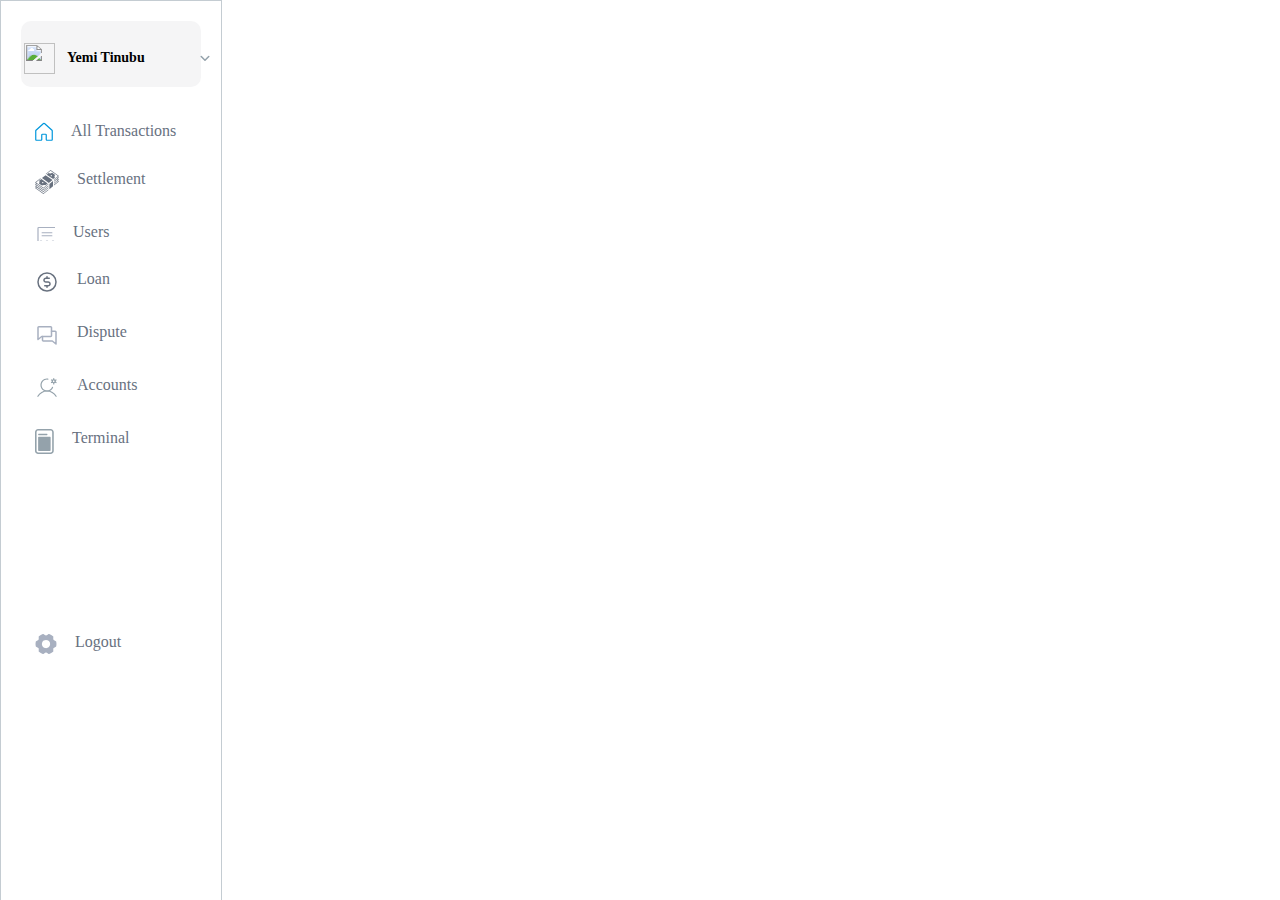
==== index.html @ f193ed9c "updated" ====
<!DOCTYPE html>
<html lang="en">
  <head>
    <meta charset="UTF-8" />
    <meta http-equiv="X-UA-Compatible" content="IE=edge" />
    <meta name="viewport" content="width=device-width, initial-scale=1.0" />
    <link rel="stylesheet" href="./style.css" />
    <link href="https://fonts.cdnfonts.com/css/euclid-circular-b" rel="stylesheet" />

    <title>Relief Admin</title>
  </head>
  <body>
    <div class="dashboard">
      <!-- side bar -->
      <div class="side-bar">
        <div class="side-bar-profile">
          <div class="profile-bar">
            <img style="width: 31px; height: 31px" src="https://img.icons8.com/ios-glyphs/30/94a2ab/xbox-y.png" />

            <h2 style="font-family: 'Euclid Circular B'; font-style: normal; font-weight: 700; font-size: 14px; color: black; padding-left: 12px">
              Yemi Tinubu
            </h2>
            <svg style="padding-left: 55px" width="10" height="6" viewBox="0 0 10 6" fill="none" xmlns="http://www.w3.org/2000/svg">
              <path d="M8.75 1.5L5 5.25L1.25 1.5" stroke="#94A2AB" stroke-width="1.5" stroke-linecap="round" stroke-linejoin="round" />
            </svg>
          </div>
        </div>
        <div class="side-bar-details">
          <a class="side-bar-link" href="./transaction.html">
            <span class="side-bar-icon">
              <svg width="18" height="19" viewBox="0 0 18 19" fill="none" xmlns="http://www.w3.org/2000/svg">
                <path
                  d="M11.2495 17.4994V12.9993C11.2495 12.8004 11.1704 12.6096 11.0298 12.469C10.8891 12.3283 10.6984 12.2493 10.4995 12.2493H7.49945C7.30054 12.2493 7.10977 12.3283 6.96912 12.469C6.82847 12.6096 6.74945 12.8004 6.74945 12.9993V17.4994C6.74945 17.6983 6.67045 17.889 6.52981 18.0297C6.38918 18.1703 6.19844 18.2494 5.99954 18.2494L1.50009 18.25C1.40159 18.25 1.30406 18.2306 1.21305 18.1929C1.12205 18.1552 1.03936 18.1 0.969703 18.0304C0.900049 17.9607 0.844796 17.878 0.807099 17.787C0.769402 17.696 0.75 17.5985 0.75 17.5V8.83183C0.75 8.72734 0.771834 8.624 0.814101 8.52844C0.856369 8.43288 0.918138 8.34721 0.995448 8.27691L8.49493 1.45803C8.63299 1.3325 8.81287 1.26295 8.99946 1.26294C9.18605 1.26293 9.36594 1.33248 9.504 1.45799L17.0045 8.27691C17.0818 8.3472 17.1436 8.43288 17.1859 8.52845C17.2282 8.62401 17.25 8.72736 17.25 8.83186V17.5C17.25 17.5985 17.2306 17.696 17.1929 17.787C17.1552 17.878 17.1 17.9607 17.0303 18.0304C16.9606 18.1 16.878 18.1552 16.7869 18.1929C16.6959 18.2306 16.5984 18.25 16.4999 18.25L11.9994 18.2494C11.8005 18.2494 11.6097 18.1703 11.4691 18.0297C11.3285 17.889 11.2494 17.6983 11.2495 17.4994V17.4994Z"
                  stroke="#0097DC"
                  stroke-width="1.2"
                  stroke-linecap="round"
                  stroke-linejoin="round"
                />
              </svg>
            </span>
            All Transactions
          </a>

          <a class="side-bar-link" href="/settlement.html">
            <span class="side-bar-icon">
              <svg width="24" height="24" viewBox="0 0 24 24" fill="none" xmlns="http://www.w3.org/2000/svg">
                <path
                  d="M15.5939 0L10.6738 3.9381L11.1725 4.27863L15.5498 0.774887L22.9744 6.01921L18.7158 9.42787L18.9232 9.56946V10.0015L22.2588 7.33156L22.9589 7.82611L18.9232 11.0563V11.796L22.1935 9.17833L22.9589 9.71906L18.9232 12.9493V13.689L22.1935 11.0713L22.9589 11.612L18.9232 14.8422V15.5819L23.9847 11.5305L22.7284 10.6432L23.9846 9.63767L22.7284 8.75028L23.9846 7.74471L22.7936 6.90345L24 5.93775L15.5938 0H15.5939ZM17.1658 2.82294C16.1013 3.48898 14.6835 3.60167 13.6852 3.09949L11.7336 4.66157L18.1547 9.04488L20.0057 7.56337C19.2765 6.84559 19.3373 5.77459 20.1545 4.93414L17.1658 2.82294H17.1658ZM10.5582 5.15397L6.98147 8.06234L13.8431 12.988L13.9104 12.9344C14.0369 12.8328 14.2155 12.6889 14.4286 12.5171C14.8547 12.1737 15.4185 11.7183 15.9807 11.264C16.7904 10.6097 17.2076 10.2722 17.5956 9.95832L10.5582 5.15397ZM16.4006 5.22779C16.4007 5.22779 16.4007 5.22779 16.4008 5.22779C16.5626 5.22903 16.711 5.27228 16.8218 5.35052C16.8862 5.39605 16.9362 5.45221 16.9689 5.5158C17.0016 5.57939 17.0163 5.64916 17.0123 5.72113C17.0082 5.79309 16.9854 5.86584 16.9451 5.93522C16.9049 6.00459 16.848 6.06924 16.7777 6.12547C16.7075 6.18169 16.6252 6.2284 16.5357 6.26292C16.4461 6.29744 16.351 6.3191 16.2557 6.32665C16.1605 6.33421 16.067 6.32752 15.9805 6.30697C15.8941 6.28641 15.8164 6.2524 15.7519 6.20686C15.6218 6.11491 15.5533 5.98161 15.5615 5.83631C15.5698 5.691 15.6541 5.54558 15.796 5.43204C15.8765 5.36754 15.9727 5.31567 16.0774 5.28031C16.1821 5.24494 16.2926 5.22699 16.4006 5.22779V5.22779ZM5.34876 8.20058L0.0154325 12.4694L1.20637 13.3106L0 14.2763L1.25626 15.1637L0 16.1693L1.25626 17.0566L0 18.0622L8.40617 24L13.4814 19.9375V19.198L8.45024 23.225L1.02573 17.9807L1.74701 17.4033L8.40617 22.107L13.4814 18.0446V17.3051L8.45024 21.3322L1.02573 16.0878L1.74701 15.5104L8.40617 20.2141L13.4814 16.1517V15.4122L8.45024 19.4393L1.02573 14.1949L1.69717 13.6573L8.4217 18.4072L13.4814 14.3572V14.0385L13.2041 13.8395L8.46557 17.6322L1.04127 12.3879L5.83597 8.55014L5.34871 8.20039L5.34876 8.20058ZM6.384 8.94386L4.00993 10.844C4.73905 11.5617 4.67833 12.6327 3.86107 13.4732L6.84981 15.5844C7.91425 14.9183 9.33202 14.8057 10.3303 15.3078L12.6561 13.4462L6.3839 8.9438L6.384 8.94386ZM18.0124 10.9749C17.6054 11.3041 17.2464 11.5947 16.4761 12.2172C15.9586 12.6355 15.441 13.0534 14.9232 13.4711C14.7098 13.643 14.5308 13.7872 14.4031 13.8895C14.3986 13.8933 14.3967 13.8946 14.3923 13.8982V19.3197L18.0124 16.2855V10.9749H18.0124ZM7.84261 12.0779C8.00444 12.0791 8.15281 12.1224 8.26358 12.2007C8.39376 12.2927 8.46226 12.426 8.454 12.5713C8.44575 12.7166 8.36142 12.862 8.21956 12.9755C8.07771 13.0891 7.88997 13.1614 7.69763 13.1767C7.5053 13.1919 7.32412 13.1489 7.19393 13.0569C7.06375 12.965 6.99526 12.8317 7.00351 12.6864C7.01177 12.5411 7.0961 12.3956 7.23795 12.2821C7.31851 12.2176 7.41474 12.1658 7.51944 12.1304C7.62414 12.0951 7.73461 12.0771 7.84261 12.0779V12.0779Z"
                  fill="#68717F"
                />
              </svg>
            </span>
            Settlement
          </a>
          <a class="side-bar-link" href="/users.html">
            <span class="side-bar-icon">
              <svg width="20" height="18" viewBox="0 0 20 18" fill="none" xmlns="http://www.w3.org/2000/svg">
                <svg width="24" height="24" viewBox="0 0 24 24" fill="none" xmlns="http://www.w3.org/2000/svg">
                  <path d="M7.125 9.75H16.875" stroke="#A8B0C0" stroke-width="1.2" stroke-linecap="round" stroke-linejoin="round"/>
                  <path d="M7.125 12.75H16.875" stroke="#A8B0C0" stroke-width="1.2" stroke-linecap="round" stroke-linejoin="round"/>
                  <path d="M3 19.5V5.25C3 5.05109 3.07902 4.86032 3.21967 4.71967C3.36032 4.57902 3.55109 4.5 3.75 4.5H20.25C20.4489 4.5 20.6397 4.57902 20.7803 4.71967C20.921 4.86032 21 5.05109 21 5.25V19.5L18 18L15 19.5L12 18L9 19.5L6 18L3 19.5Z" stroke="#A8B0C0" stroke-width="1.2" stroke-linecap="round" stroke-linejoin="round"/>
                  </svg> </span>
            Users
          </a>
          <a class="side-bar-link" href="/">
            <span class="side-bar-icon">
              <svg width="24" height="24" viewBox="0 0 24 24" fill="none" xmlns="http://www.w3.org/2000/svg">
                <path d="M12 6.75V8.25" stroke="#68717F" stroke-width="1.5" stroke-linecap="round" stroke-linejoin="round"/>
                <path d="M12 15.75V17.25" stroke="#68717F" stroke-width="1.5" stroke-linecap="round" stroke-linejoin="round"/>
                <path d="M12 21C16.9706 21 21 16.9706 21 12C21 7.02944 16.9706 3 12 3C7.02944 3 3 7.02944 3 12C3 16.9706 7.02944 21 12 21Z" stroke="#68717F" stroke-width="1.5" stroke-linecap="round" stroke-linejoin="round"/>
                <path d="M9.75 15.75H13.125C13.6223 15.75 14.0992 15.5525 14.4508 15.2008C14.8025 14.8492 15 14.3723 15 13.875C15 13.3777 14.8025 12.9008 14.4508 12.5492C14.0992 12.1975 13.6223 12 13.125 12H10.875C10.3777 12 9.90081 11.8025 9.54917 11.4508C9.19754 11.0992 9 10.6223 9 10.125C9 9.62772 9.19754 9.15081 9.54917 8.79917C9.90081 8.44754 10.3777 8.25 10.875 8.25H14.25" stroke="#68717F" stroke-width="1.5" stroke-linecap="round" stroke-linejoin="round"/>
                </svg>
                </span>
            Loan
          </a>
          <a class="side-bar-link" href="/dispute.html">
            <span class="side-bar-icon">
              <svg width="24" height="24" viewBox="0 0 24 24" fill="none" xmlns="http://www.w3.org/2000/svg">
                <path d="M6.71096 13.5L3.00006 16.5V4.5C3.00006 4.30109 3.07908 4.11032 3.21973 3.96967C3.36038 3.82902 3.55115 3.75 3.75006 3.75H15.7501C15.949 3.75 16.1397 3.82902 16.2804 3.96967C16.421 4.11032 16.5001 4.30109 16.5001 4.5V12.75C16.5001 12.9489 16.421 13.1397 16.2804 13.2803C16.1397 13.421 15.949 13.5 15.7501 13.5H6.71096Z" stroke="#A8B0C0" stroke-width="1.5" stroke-linecap="round" stroke-linejoin="round"/>
                <path d="M7.50006 13.5V17.25C7.50006 17.4489 7.57908 17.6397 7.71973 17.7803C7.86038 17.921 8.05115 18 8.25006 18H17.2892L21.0001 21V9C21.0001 8.80109 20.921 8.61032 20.7804 8.46967C20.6397 8.32902 20.449 8.25 20.2501 8.25H16.5001" stroke="#A8B0C0" stroke-width="1.5" stroke-linecap="round" stroke-linejoin="round"/>
                </svg>
                
            </span>
            Dispute
          </a>
          <a class="side-bar-link" href="/">
            <span class="side-bar-icon">
              <svg width="24" height="24" viewBox="0 0 24 24" fill="none" xmlns="http://www.w3.org/2000/svg">
                <path
                  d="M18.75 6.75C19.5784 6.75 20.25 6.07843 20.25 5.25C20.25 4.42157 19.5784 3.75 18.75 3.75C17.9216 3.75 17.25 4.42157 17.25 5.25C17.25 6.07843 17.9216 6.75 18.75 6.75Z"
                  stroke="#94A2AB"
                  stroke-width="1.2"
                  stroke-linecap="round"
                  stroke-linejoin="round"
                />
                <path d="M18.75 3.75V2.625" stroke="#94A2AB" stroke-width="1.2" stroke-linecap="round" stroke-linejoin="round" />
                <path d="M17.451 4.5L16.4767 3.9375" stroke="#94A2AB" stroke-width="1.2" stroke-linecap="round" stroke-linejoin="round" />
                <path d="M17.451 6L16.4767 6.5625" stroke="#94A2AB" stroke-width="1.2" stroke-linecap="round" stroke-linejoin="round" />
                <path d="M18.75 6.75V7.875" stroke="#94A2AB" stroke-width="1.2" stroke-linecap="round" stroke-linejoin="round" />
                <path d="M20.049 6L21.0233 6.5625" stroke="#94A2AB" stroke-width="1.2" stroke-linecap="round" stroke-linejoin="round" />
                <path d="M20.049 4.5L21.0233 3.9375" stroke="#94A2AB" stroke-width="1.2" stroke-linecap="round" stroke-linejoin="round" />
                <path
                  d="M2.90521 20.2491C3.8273 18.6531 5.15316 17.3278 6.7496 16.4064C8.34605 15.485 10.1568 15 12.0001 15C13.8434 15 15.6541 15.4851 17.2506 16.4065C18.847 17.3279 20.1728 18.6533 21.0949 20.2493"
                  stroke="#94A2AB"
                  stroke-width="1.2"
                  stroke-linecap="round"
                  stroke-linejoin="round"
                />
                <path
                  d="M17.4963 11.4103C17.0474 12.4318 16.3224 13.3078 15.4029 13.9399C14.4834 14.572 13.4059 14.935 12.2913 14.9882C11.1768 15.0414 10.0696 14.7826 9.09406 14.2409C8.11857 13.6993 7.31351 12.8962 6.7694 11.9221C6.2253 10.948 5.96374 9.84137 6.01411 8.72672C6.06449 7.61207 6.42481 6.53357 7.05457 5.61249C7.68432 4.69141 8.55854 3.96426 9.57892 3.51282C10.5993 3.06137 11.7254 2.90353 12.8306 3.05703"
                  stroke="#94A2AB"
                  stroke-width="1.2"
                  stroke-linecap="round"
                  stroke-linejoin="round"
                />
              </svg>
            </span>
            Accounts
          </a>
          <a class="side-bar-link" href="/terminal.html">
            <span class="side-bar-icon">
              <svg width="19" height="25" viewBox="0 0 19 25" fill="none" xmlns="http://www.w3.org/2000/svg">
                <path
                  d="M3.125 5.46875C3.125 5.26155 3.20731 5.06284 3.35382 4.91632C3.50034 4.76981 3.69905 4.6875 3.90625 4.6875H11.7188C11.926 4.6875 12.1247 4.76981 12.2712 4.91632C12.4177 5.06284 12.5 5.26155 12.5 5.46875C12.5 5.67595 12.4177 5.87466 12.2712 6.02118C12.1247 6.16769 11.926 6.25 11.7188 6.25H3.90625C3.69905 6.25 3.50034 6.16769 3.35382 6.02118C3.20731 5.87466 3.125 5.67595 3.125 5.46875ZM3.125 8.59375C3.125 8.38655 3.20731 8.18784 3.35382 8.04132C3.50034 7.89481 3.69905 7.8125 3.90625 7.8125H14.8438C15.051 7.8125 15.2497 7.89481 15.3962 8.04132C15.5427 8.18784 15.625 8.38655 15.625 8.59375V21.0938C15.625 21.301 15.5427 21.4997 15.3962 21.6462C15.2497 21.7927 15.051 21.875 14.8438 21.875H3.90625C3.69905 21.875 3.50034 21.7927 3.35382 21.6462C3.20731 21.4997 3.125 21.301 3.125 21.0938V8.59375Z"
                  fill="#94A2AB"
                />
                <path
                  d="M0 3.125C0 2.2962 0.32924 1.50134 0.915291 0.915291C1.50134 0.32924 2.2962 0 3.125 0L15.625 0C16.4538 0 17.2487 0.32924 17.8347 0.915291C18.4208 1.50134 18.75 2.2962 18.75 3.125V21.875C18.75 22.7038 18.4208 23.4987 17.8347 24.0847C17.2487 24.6708 16.4538 25 15.625 25H3.125C2.2962 25 1.50134 24.6708 0.915291 24.0847C0.32924 23.4987 0 22.7038 0 21.875V3.125ZM15.625 1.5625H3.125C2.7106 1.5625 2.31317 1.72712 2.02015 2.02015C1.72712 2.31317 1.5625 2.7106 1.5625 3.125V21.875C1.5625 22.2894 1.72712 22.6868 2.02015 22.9799C2.31317 23.2729 2.7106 23.4375 3.125 23.4375H15.625C16.0394 23.4375 16.4368 23.2729 16.7299 22.9799C17.0229 22.6868 17.1875 22.2894 17.1875 21.875V3.125C17.1875 2.7106 17.0229 2.31317 16.7299 2.02015C16.4368 1.72712 16.0394 1.5625 15.625 1.5625Z"
                  fill="#94A2AB"
                />
              </svg>
            </span>
            Terminal
          </a>
          <div class="side-bar-logout">
            <a class="side-bar-link" href="/">
              <span class="side-bar-icon">
                <svg width="22" height="22" viewBox="0 0 22 22" fill="none" xmlns="http://www.w3.org/2000/svg">
                  <path
                    d="M21.262 8.77497C21.2394 8.67072 21.1947 8.57251 21.1311 8.48688C21.0675 8.40124 20.9863 8.33017 20.8931 8.27839L18.6641 7.04101C18.5407 6.80187 18.4059 6.56791 18.261 6.34155L18.3039 3.79038C18.3057 3.68368 18.2847 3.57782 18.2423 3.47988C18.1999 3.38194 18.1371 3.29417 18.0581 3.22244C16.9484 2.21309 15.6338 1.45528 14.2041 1.00082C14.1025 0.968307 13.9952 0.95784 13.8892 0.970114C13.7832 0.982389 13.6811 1.01712 13.5896 1.072L11.4035 2.38372C11.1346 2.3709 10.8645 2.37068 10.5962 2.38308L8.4083 1.07026C8.31678 1.01536 8.2146 0.980619 8.10858 0.968352C8.00257 0.956085 7.89516 0.966576 7.79352 0.999124C6.36454 1.45559 5.05095 2.21518 3.94254 3.22601C3.86357 3.29774 3.80082 3.3855 3.75847 3.48341C3.71612 3.58133 3.69515 3.68715 3.69695 3.79382L3.73984 6.34287C3.59445 6.56924 3.45918 6.80306 3.33563 7.0417L1.10477 8.28013C1.01146 8.33193 0.930289 8.40304 0.866663 8.48871C0.803037 8.57439 0.758426 8.67265 0.73581 8.77695C0.416556 10.2427 0.417587 11.7601 0.738832 13.2254C0.761483 13.3297 0.80611 13.4279 0.869734 13.5135C0.933358 13.5992 1.01452 13.6703 1.10779 13.722L3.33678 14.9594C3.46015 15.1985 3.59496 15.4325 3.73988 15.6589L3.69695 18.21C3.69515 18.3167 3.71615 18.4226 3.75853 18.5205C3.80091 18.6185 3.86371 18.7062 3.94272 18.778C5.05248 19.7873 6.3671 20.5451 7.79672 20.9996C7.89832 21.0321 8.00568 21.0426 8.11165 21.0303C8.21762 21.018 8.31974 20.9833 8.41122 20.9284L10.5973 19.6167C10.8662 19.6295 11.1363 19.6297 11.4046 19.6173L13.5926 20.9302C13.6841 20.9851 13.7863 21.0198 13.8923 21.0321C13.9983 21.0443 14.1057 21.0338 14.2073 21.0013C15.6363 20.5448 16.9499 19.7852 18.0583 18.7744C18.1373 18.7027 18.2 18.6149 18.2424 18.517C18.2847 18.4191 18.3057 18.3133 18.3039 18.2066L18.261 15.6575C18.4064 15.4312 18.5417 15.1974 18.6652 14.9587L20.8961 13.7203C20.9894 13.6685 21.0706 13.5974 21.1342 13.5117C21.1978 13.426 21.2424 13.3278 21.265 13.2235C21.5843 11.7577 21.5833 10.2403 21.262 8.77497ZM15.1254 11.0002C15.1254 11.8161 14.8835 12.6136 14.4302 13.2919C13.977 13.9703 13.3327 14.499 12.579 14.8112C11.8253 15.1234 10.9959 15.2051 10.1957 15.046C9.39551 14.8868 8.66051 14.4939 8.08361 13.917C7.50672 13.3401 7.11385 12.6051 6.95469 11.805C6.79553 11.0048 6.87722 10.1754 7.18943 9.42164C7.50164 8.6679 8.03035 8.02366 8.7087 7.5704C9.38705 7.11714 10.1846 6.87521 11.0004 6.87521C12.0941 6.87645 13.1426 7.31144 13.9159 8.08476C14.6892 8.85808 15.1242 9.90657 15.1254 11.0002Z"
                    fill="#A8B0C0"
                  />
                </svg>
              </span>
              Logout
            </a>
          </div>
        </div>
      </div>
      <div class="main-dashboard-content"></div>
      <div class="main-dashboard-container">
        <h2 class="main-dashboard-details">Recent Transactions</h2>
        <div class="main-dashboard-icon-text">
          <div class="main-dashboard-icon">
            <svg width="88" height="56" viewBox="0 0 88 56" fill="none" xmlns="http://www.w3.org/2000/svg">
              <path
                d="M59.3359 22.3479C62.0717 22.8039 64.754 23.5376 67.3409 24.5378C71.6486 26.0291 75.6958 28.1867 79.3349 30.9319C82.9016 33.5515 85.5311 37.2488 86.8349 41.4778C87.2047 42.6571 87.3203 43.9016 87.1739 45.1289C87.0337 45.7915 86.7555 46.4173 86.3575 46.9653C85.9595 47.5134 85.4506 47.9714 84.8639 48.3098C82.5723 49.8137 80.0144 50.866 77.3279 51.4099C73.1257 52.4913 68.8463 53.2471 64.5279 53.6709C60.0489 54.1609 55.5659 54.4049 51.0689 54.6289C47.3969 54.8122 43.7303 54.8545 40.0689 54.7559C35.2289 54.6289 30.3869 54.456 25.5599 53.906C20.6655 53.4677 15.8089 52.6777 11.0279 51.542C8.52846 51.0359 6.12956 50.1209 3.92789 48.834C0.0588918 46.278 0.449934 45.1579 1.17093 41.8699C2.11703 37.9025 4.37977 34.3729 7.58994 31.8569C11.6459 28.5151 16.2887 25.9578 21.2809 24.3159C23.2429 23.6399 25.2699 23.1499 27.2669 22.5759C27.7269 23.0579 27.5829 23.6668 27.5849 24.2278C27.5969 29.2448 27.6199 34.2638 27.5709 39.2798C27.5252 39.8176 27.6181 40.3581 27.8406 40.8499C28.0631 41.3416 28.4078 41.7682 28.8419 42.0889C29.6809 42.7119 30.3879 43.4888 31.2169 44.1228C31.4628 44.3444 31.7792 44.4717 32.11 44.4822C32.4408 44.4926 32.7646 44.3856 33.0239 44.1799C34.1549 43.4399 35.3239 42.7569 36.4599 42.0239C36.8094 41.7501 37.2362 41.5931 37.6798 41.5752C38.1234 41.5572 38.5614 41.6792 38.9319 41.9238C40.1949 42.6708 41.5179 43.318 42.7699 44.084C43.0973 44.3258 43.4967 44.4499 43.9035 44.4363C44.3102 44.4227 44.7005 44.272 45.0109 44.0088C46.1009 43.2088 47.2749 42.53 48.4109 41.804C48.6748 41.6101 48.9925 41.5031 49.3199 41.498C49.6473 41.493 49.9682 41.5902 50.2379 41.7759C51.5379 42.5329 52.8029 43.3559 54.1039 44.1189C54.2452 44.2355 54.4094 44.3211 54.5858 44.3701C54.7623 44.4191 54.9472 44.4304 55.1284 44.4033C55.3096 44.3763 55.483 44.3116 55.6374 44.2131C55.7919 44.1147 55.9239 43.9846 56.0249 43.8318C56.1249 43.7138 55.9969 43.8588 56.1049 43.7488C59.5189 40.2618 58.9519 41.617 58.9869 36.959C59.0179 32.637 58.9869 28.314 59.0009 23.991C59.0199 23.438 58.8759 22.8289 59.3359 22.3479Z"
                fill="white"
                stroke="#12366C"
                stroke-opacity="0.05"
                stroke-width="0.5"
              />
              <path
                d="M59.337 22.344C59.337 28.093 59.314 33.8442 59.35 39.5891C59.3767 40.0482 59.2978 40.5071 59.1194 40.9309C58.9411 41.3548 58.6679 41.7322 58.321 42.034C57.463 42.811 56.639 43.6341 55.863 44.4891C55.7847 44.6073 55.6815 44.707 55.5605 44.781C55.4396 44.8551 55.3039 44.9016 55.163 44.9175C55.022 44.9334 54.8793 44.9183 54.7449 44.8731C54.6105 44.8279 54.4877 44.7539 54.385 44.656C52.923 43.728 51.396 42.9031 49.94 41.9671C49.772 41.82 49.5554 41.7405 49.3321 41.7442C49.1089 41.7479 48.895 41.8345 48.732 41.9871C47.465 42.8611 46.116 43.6191 44.876 44.5281C44.6159 44.7469 44.2893 44.8708 43.9496 44.8797C43.6098 44.8886 43.2771 44.7818 43.006 44.5769C41.506 43.7159 39.949 42.9371 38.468 42.0371C38.2546 41.8826 37.9967 41.8016 37.7333 41.8067C37.4699 41.8117 37.2153 41.9024 37.008 42.065C35.673 42.906 34.308 43.709 33.008 44.594C32.7863 44.8069 32.4917 44.9273 32.1844 44.9305C31.877 44.9336 31.58 44.8194 31.354 44.6111C30.093 43.6001 28.862 42.5589 27.7 41.4319C27.5238 41.2284 27.3951 40.9883 27.3234 40.7288C27.2516 40.4693 27.2384 40.1971 27.285 39.9319C27.285 34.1446 27.285 28.3577 27.285 22.5711C27.285 19.8711 27.243 17.171 27.3 14.471C27.3291 12.3993 27.8884 10.3696 28.9246 8.57548C29.9607 6.78133 31.4392 5.28254 33.219 4.22196C36.4682 2.0082 40.3769 0.97218 44.296 1.28593C50.333 1.76993 55.417 4.02094 58.272 9.79594C58.9814 11.2106 59.3476 12.7725 59.341 14.355C59.323 17.025 59.334 19.687 59.337 22.344Z"
                fill="white"
                stroke="#12366C"
                stroke-opacity="0.08"
                stroke-width="0.5"
              />
              <path
                d="M47.4639 30.0119C47.5238 31.2418 47.4756 32.4744 47.3199 33.6958C47.1197 34.769 46.5199 35.7265 45.6415 36.3747C44.7631 37.023 43.6714 37.314 42.5869 37.1889C41.5432 37.0774 40.5745 36.5943 39.8571 35.8281C39.1398 35.0619 38.7216 34.0636 38.6789 33.0149C38.6259 32.0149 38.6619 31.0149 38.6569 30.0149C38.8133 29.8712 38.9993 29.7635 39.2017 29.6992C39.4042 29.6349 39.6182 29.6156 39.8289 29.6428C41.9829 29.6161 44.1372 29.6161 46.2919 29.6428C46.5023 29.6154 46.7162 29.6342 46.9186 29.698C47.1211 29.7617 47.3071 29.8689 47.4639 30.0119Z"
                fill="#F96259"
                stroke="#707070"
                stroke-width="0.5"
              />
              <path
                d="M47.4659 30.0121H38.6589C38.0429 29.9951 37.4279 29.9901 36.8129 29.9601C36.6476 29.9683 36.4825 29.9412 36.3286 29.8805C36.1746 29.8198 36.0355 29.7271 35.9203 29.6083C35.8051 29.4895 35.7165 29.3475 35.6606 29.1918C35.6047 29.036 35.5826 28.8701 35.5959 28.7052C35.5699 27.8882 35.9469 27.34 36.8029 27.336C40.9649 27.316 45.1266 27.316 49.2879 27.336C49.464 27.322 49.6409 27.3487 49.8051 27.4137C49.9693 27.4787 50.1164 27.5805 50.2351 27.7113C50.3538 27.8421 50.4409 27.9981 50.4897 28.1678C50.5386 28.3375 50.5479 28.5162 50.5169 28.69C50.5294 28.8648 50.5034 29.0401 50.4409 29.2037C50.3784 29.3673 50.2808 29.5154 50.155 29.6373C50.0292 29.7592 49.8783 29.852 49.7127 29.9093C49.5472 29.9666 49.3712 29.9871 49.1969 29.9691C48.6179 29.9771 48.0409 29.9961 47.4659 30.0121Z"
                fill="black"
                fill-opacity="0.76"
                stroke="#707070"
                stroke-width="0.5"
              />
              <path
                d="M38.6509 17.4229C38.6542 17.8288 38.5773 18.2315 38.4247 18.6077C38.2721 18.9838 38.0467 19.3259 37.7615 19.6147C37.4763 19.9036 37.1368 20.1334 36.7626 20.2908C36.3884 20.4481 35.9869 20.5302 35.5809 20.532C35.1651 20.5351 34.7528 20.4551 34.3683 20.2966C33.9838 20.1382 33.6348 19.9044 33.3419 19.6091C33.049 19.3139 32.8181 18.9631 32.6627 18.5774C32.5072 18.1917 32.4305 17.7786 32.4369 17.3628C32.4667 16.544 32.8095 15.7679 33.3947 15.1943C33.9798 14.6208 34.7627 14.2933 35.5819 14.2798C36.4012 14.3034 37.1793 14.6445 37.7519 15.231C38.3245 15.8174 38.6468 16.6032 38.6509 17.4229Z"
                fill="black"
                fill-opacity="0.76"
                stroke="#707070"
                stroke-width="0.5"
              />
              <path
                d="M53.11 17.4729C53.1127 17.8788 53.0341 18.2813 52.8788 18.6563C52.7234 19.0313 52.4945 19.3712 52.2056 19.6563C51.9166 19.9413 51.5734 20.1657 51.1963 20.3159C50.8192 20.4662 50.4158 20.5391 50.01 20.5308C49.6038 20.5338 49.2011 20.4555 48.8258 20.3003C48.4504 20.1451 48.11 19.9162 47.8246 19.6272C47.5391 19.3382 47.3145 18.9952 47.1639 18.6179C47.0134 18.2407 46.94 17.837 46.948 17.4309C46.9439 17.0151 47.023 16.6026 47.1806 16.2178C47.3383 15.833 47.5713 15.4835 47.8658 15.19C48.1604 14.8964 48.5107 14.6646 48.896 14.5083C49.2814 14.3521 49.6941 14.2743 50.11 14.2798C50.9294 14.3106 51.7038 14.6631 52.2653 15.2608C52.8268 15.8584 53.1303 16.6531 53.11 17.4729Z"
                fill="black"
                fill-opacity="0.76"
                stroke="#707070"
                stroke-width="0.5"
              />
            </svg>
            <svg width="44" height="9" viewBox="0 0 44 9" fill="none" xmlns="http://www.w3.org/2000/svg">
              <path
                d="M22 9C34.1503 9 44 6.98528 44 4.5C44 2.01472 34.1503 0 22 0C9.84974 0 0 2.01472 0 4.5C0 6.98528 9.84974 9 22 9Z"
                fill="#12366C"
                fill-opacity="0.08"
              />
            </svg>
          </div>
        </div>
        <div class="main-dashboard-transaction-text">
          <h3 style="font-family: 'Euclid Circular B'; font-style: normal; font-weight: 400; font-size: 16px; line-height: 120%; color: #000">
            No recent transactions
          </h3>
          <h5
            style="
              font-family: 'Euclid Circular B';
              font-style: normal;
              font-weight: 400;
              font-size: 14px;
              line-height: 120%;
              color: rgba(47, 46, 46, 0.6);
              padding-top: 6px;
            "
          >
            You have not made any recent transactions yet
          </h5>
        </div>
      </div>
      <!-- main-dashboard-container -->
      <!-- <div class="main-dashboard-container">
        <h2 class="main-dashboard-details">Recent Transactions</h2>
        <div class="main-dashboard-icon-text">
          <div class="main-dashboard-icon">
            <svg width="88" height="56" viewBox="0 0 88 56" fill="none" xmlns="http://www.w3.org/2000/svg">
              <path
                d="M59.3359 22.3479C62.0717 22.8039 64.754 23.5376 67.3409 24.5378C71.6486 26.0291 75.6958 28.1867 79.3349 30.9319C82.9016 33.5515 85.5311 37.2488 86.8349 41.4778C87.2047 42.6571 87.3203 43.9016 87.1739 45.1289C87.0337 45.7915 86.7555 46.4173 86.3575 46.9653C85.9595 47.5134 85.4506 47.9714 84.8639 48.3098C82.5723 49.8137 80.0144 50.866 77.3279 51.4099C73.1257 52.4913 68.8463 53.2471 64.5279 53.6709C60.0489 54.1609 55.5659 54.4049 51.0689 54.6289C47.3969 54.8122 43.7303 54.8545 40.0689 54.7559C35.2289 54.6289 30.3869 54.456 25.5599 53.906C20.6655 53.4677 15.8089 52.6777 11.0279 51.542C8.52846 51.0359 6.12956 50.1209 3.92789 48.834C0.0588918 46.278 0.449934 45.1579 1.17093 41.8699C2.11703 37.9025 4.37977 34.3729 7.58994 31.8569C11.6459 28.5151 16.2887 25.9578 21.2809 24.3159C23.2429 23.6399 25.2699 23.1499 27.2669 22.5759C27.7269 23.0579 27.5829 23.6668 27.5849 24.2278C27.5969 29.2448 27.6199 34.2638 27.5709 39.2798C27.5252 39.8176 27.6181 40.3581 27.8406 40.8499C28.0631 41.3416 28.4078 41.7682 28.8419 42.0889C29.6809 42.7119 30.3879 43.4888 31.2169 44.1228C31.4628 44.3444 31.7792 44.4717 32.11 44.4822C32.4408 44.4926 32.7646 44.3856 33.0239 44.1799C34.1549 43.4399 35.3239 42.7569 36.4599 42.0239C36.8094 41.7501 37.2362 41.5931 37.6798 41.5752C38.1234 41.5572 38.5614 41.6792 38.9319 41.9238C40.1949 42.6708 41.5179 43.318 42.7699 44.084C43.0973 44.3258 43.4967 44.4499 43.9035 44.4363C44.3102 44.4227 44.7005 44.272 45.0109 44.0088C46.1009 43.2088 47.2749 42.53 48.4109 41.804C48.6748 41.6101 48.9925 41.5031 49.3199 41.498C49.6473 41.493 49.9682 41.5902 50.2379 41.7759C51.5379 42.5329 52.8029 43.3559 54.1039 44.1189C54.2452 44.2355 54.4094 44.3211 54.5858 44.3701C54.7623 44.4191 54.9472 44.4304 55.1284 44.4033C55.3096 44.3763 55.483 44.3116 55.6374 44.2131C55.7919 44.1147 55.9239 43.9846 56.0249 43.8318C56.1249 43.7138 55.9969 43.8588 56.1049 43.7488C59.5189 40.2618 58.9519 41.617 58.9869 36.959C59.0179 32.637 58.9869 28.314 59.0009 23.991C59.0199 23.438 58.8759 22.8289 59.3359 22.3479Z"
                fill="white"
                stroke="#12366C"
                stroke-opacity="0.05"
                stroke-width="0.5"
              />
              <path
                d="M59.337 22.344C59.337 28.093 59.314 33.8442 59.35 39.5891C59.3767 40.0482 59.2978 40.5071 59.1194 40.9309C58.9411 41.3548 58.6679 41.7322 58.321 42.034C57.463 42.811 56.639 43.6341 55.863 44.4891C55.7847 44.6073 55.6815 44.707 55.5605 44.781C55.4396 44.8551 55.3039 44.9016 55.163 44.9175C55.022 44.9334 54.8793 44.9183 54.7449 44.8731C54.6105 44.8279 54.4877 44.7539 54.385 44.656C52.923 43.728 51.396 42.9031 49.94 41.9671C49.772 41.82 49.5554 41.7405 49.3321 41.7442C49.1089 41.7479 48.895 41.8345 48.732 41.9871C47.465 42.8611 46.116 43.6191 44.876 44.5281C44.6159 44.7469 44.2893 44.8708 43.9496 44.8797C43.6098 44.8886 43.2771 44.7818 43.006 44.5769C41.506 43.7159 39.949 42.9371 38.468 42.0371C38.2546 41.8826 37.9967 41.8016 37.7333 41.8067C37.4699 41.8117 37.2153 41.9024 37.008 42.065C35.673 42.906 34.308 43.709 33.008 44.594C32.7863 44.8069 32.4917 44.9273 32.1844 44.9305C31.877 44.9336 31.58 44.8194 31.354 44.6111C30.093 43.6001 28.862 42.5589 27.7 41.4319C27.5238 41.2284 27.3951 40.9883 27.3234 40.7288C27.2516 40.4693 27.2384 40.1971 27.285 39.9319C27.285 34.1446 27.285 28.3577 27.285 22.5711C27.285 19.8711 27.243 17.171 27.3 14.471C27.3291 12.3993 27.8884 10.3696 28.9246 8.57548C29.9607 6.78133 31.4392 5.28254 33.219 4.22196C36.4682 2.0082 40.3769 0.97218 44.296 1.28593C50.333 1.76993 55.417 4.02094 58.272 9.79594C58.9814 11.2106 59.3476 12.7725 59.341 14.355C59.323 17.025 59.334 19.687 59.337 22.344Z"
                fill="white"
                stroke="#12366C"
                stroke-opacity="0.08"
                stroke-width="0.5"
              />
              <path
                d="M47.4639 30.0119C47.5238 31.2418 47.4756 32.4744 47.3199 33.6958C47.1197 34.769 46.5199 35.7265 45.6415 36.3747C44.7631 37.023 43.6714 37.314 42.5869 37.1889C41.5432 37.0774 40.5745 36.5943 39.8571 35.8281C39.1398 35.0619 38.7216 34.0636 38.6789 33.0149C38.6259 32.0149 38.6619 31.0149 38.6569 30.0149C38.8133 29.8712 38.9993 29.7635 39.2017 29.6992C39.4042 29.6349 39.6182 29.6156 39.8289 29.6428C41.9829 29.6161 44.1372 29.6161 46.2919 29.6428C46.5023 29.6154 46.7162 29.6342 46.9186 29.698C47.1211 29.7617 47.3071 29.8689 47.4639 30.0119Z"
                fill="#F96259"
                stroke="#707070"
                stroke-width="0.5"
              />
              <path
                d="M47.4659 30.0121H38.6589C38.0429 29.9951 37.4279 29.9901 36.8129 29.9601C36.6476 29.9683 36.4825 29.9412 36.3286 29.8805C36.1746 29.8198 36.0355 29.7271 35.9203 29.6083C35.8051 29.4895 35.7165 29.3475 35.6606 29.1918C35.6047 29.036 35.5826 28.8701 35.5959 28.7052C35.5699 27.8882 35.9469 27.34 36.8029 27.336C40.9649 27.316 45.1266 27.316 49.2879 27.336C49.464 27.322 49.6409 27.3487 49.8051 27.4137C49.9693 27.4787 50.1164 27.5805 50.2351 27.7113C50.3538 27.8421 50.4409 27.9981 50.4897 28.1678C50.5386 28.3375 50.5479 28.5162 50.5169 28.69C50.5294 28.8648 50.5034 29.0401 50.4409 29.2037C50.3784 29.3673 50.2808 29.5154 50.155 29.6373C50.0292 29.7592 49.8783 29.852 49.7127 29.9093C49.5472 29.9666 49.3712 29.9871 49.1969 29.9691C48.6179 29.9771 48.0409 29.9961 47.4659 30.0121Z"
                fill="black"
                fill-opacity="0.76"
                stroke="#707070"
                stroke-width="0.5"
              />
              <path
                d="M38.6509 17.4229C38.6542 17.8288 38.5773 18.2315 38.4247 18.6077C38.2721 18.9838 38.0467 19.3259 37.7615 19.6147C37.4763 19.9036 37.1368 20.1334 36.7626 20.2908C36.3884 20.4481 35.9869 20.5302 35.5809 20.532C35.1651 20.5351 34.7528 20.4551 34.3683 20.2966C33.9838 20.1382 33.6348 19.9044 33.3419 19.6091C33.049 19.3139 32.8181 18.9631 32.6627 18.5774C32.5072 18.1917 32.4305 17.7786 32.4369 17.3628C32.4667 16.544 32.8095 15.7679 33.3947 15.1943C33.9798 14.6208 34.7627 14.2933 35.5819 14.2798C36.4012 14.3034 37.1793 14.6445 37.7519 15.231C38.3245 15.8174 38.6468 16.6032 38.6509 17.4229Z"
                fill="black"
                fill-opacity="0.76"
                stroke="#707070"
                stroke-width="0.5"
              />
              <path
                d="M53.11 17.4729C53.1127 17.8788 53.0341 18.2813 52.8788 18.6563C52.7234 19.0313 52.4945 19.3712 52.2056 19.6563C51.9166 19.9413 51.5734 20.1657 51.1963 20.3159C50.8192 20.4662 50.4158 20.5391 50.01 20.5308C49.6038 20.5338 49.2011 20.4555 48.8258 20.3003C48.4504 20.1451 48.11 19.9162 47.8246 19.6272C47.5391 19.3382 47.3145 18.9952 47.1639 18.6179C47.0134 18.2407 46.94 17.837 46.948 17.4309C46.9439 17.0151 47.023 16.6026 47.1806 16.2178C47.3383 15.833 47.5713 15.4835 47.8658 15.19C48.1604 14.8964 48.5107 14.6646 48.896 14.5083C49.2814 14.3521 49.6941 14.2743 50.11 14.2798C50.9294 14.3106 51.7038 14.6631 52.2653 15.2608C52.8268 15.8584 53.1303 16.6531 53.11 17.4729Z"
                fill="black"
                fill-opacity="0.76"
                stroke="#707070"
                stroke-width="0.5"
              />
            </svg>
            <svg width="44" height="9" viewBox="0 0 44 9" fill="none" xmlns="http://www.w3.org/2000/svg">
              <path d="M22 9C34.1503 9 44 6.98528 44 4.5C44 2.01472 34.1503 0 22 0C9.84974 0 0 2.01472 0 4.5C0 6.98528 9.84974 9 22 9Z" fill="#12366C" fill-opacity="0.08" />
            </svg>
          </div>
        </div>
        <div class="main-dashboard-transaction-text">
          <h3 style="font-family: 'Euclid Circular B'; font-style: normal; font-weight: 400; font-size: 16px; line-height: 120%; color: #000">No recent transactions</h3>
          <h5 style="font-family: 'Euclid Circular B'; font-style: normal; font-weight: 400; font-size: 14px; line-height: 120%; color: rgba(47, 46, 46, 0.6); padding-top: 6px">You have not made any recent transactions yet</h5>
        </div>
      </div> -->
    </div>
    <script src="/index.js"></script>
  </body>
</html>
---- style.css ----
* {
  padding: 0;
  margin: 0;
}
body {
  background: #ffff;
  font-family: "Euclid Circular B", sans-serif;
  width: 100vh;
  height: 100vh;
}
/* main body */

.dashboard {
  display: flex;
}
/* side bar path */
.side-bar {
  width: 220px;
  height: 100vh;

  background-color: #ffff;
  border: 0.5px solid #c4ccd2;
  position: fixed;
}
.side-bar-profile {
  background: #f5f5f6;
  border-radius: 10px;
  width: 180px;
  height: 66px;
  display: flex;
  justify-content: space-between;
  margin-top: 20px;
  margin-left: 20px;
}
.profile-bar {
  margin-top: 8px;
  display: flex;
  align-items: center;
  margin-left: 3px;
  text-align: center;
  white-space: nowrap;
}
.side-bar-details {
  width: 30px;
  height: 20px;
  margin-top: 35.26px;
  padding-left: 34px;
  white-space: nowrap;
}
.side-bar-link {
  text-decoration: none;
  font-family: "Euclid Circular B";
  font-style: normal;
  font-weight: 500;
  font-size: 16px;
  display: flex;
  color: #68717f;
  margin-bottom: 25px;
}
.side-bar-icon {
  padding-right: 18px;
}
.side-bar-logout {
  padding-top: 150px;
}
.side-bar-nav-click {
  color: #0098db;
}
/*Transaction table, no transaction header starts here */

.main-dashboard-content {
  width: 100vh;
  height: 100%;
}

.main-dashboard-container {
  width: 100vh;
  height: 100%;
}

.main-dashboard-details {
  font-family: "Euclid Circular B";
  font-style: normal;
  font-weight: 500;
  font-size: 16px;
  line-height: 120%;
  padding-top: 20px;
  display: flex;
  color: #68717f;
}
.main-dashboard-icon-text {
  padding-left: 16px;
  position: relative;
  left: 100%;
  margin-top: 40%;
  text-align: center;
}
.main-dashboard-icon {
  background: rgba(18, 54, 108, 0.08);
  width: 120px;
  height: 100px;
  align-content: center;
  text-align: center;
  justify-content: center;
  padding-top: 20px;
  border-radius: 100%;
}

.main-dashboard-transaction-text {
  text-align: center;
  padding-top: 16px;
  position: relative;
  left: 75%;
}
.main-dashboard-container {
  display: none;
}

/* table starts here */

.main-transaction-table {
  width: 100vh;
  height: 100%;
  margin-top: 5px;
  background: white;
  border-radius: 3px;
  margin-left: 38%;
}
.main-transaction-header {
  padding-top: 8px;
  padding-left: 35px;
  font-family: "Euclid Circular B";
  font-style: normal;
  font-weight: 500;
  font-size: 18px;
  line-height: 120%;
  display: flex;
  align-items: center;
  text-align: center;
  color: #68717f;
  margin-bottom: 20px;
}
.transaction-table-options {
  display: flex;
  align-content: center;
  align-items: center;
  width: 1011px;
  height: 60px;
  background: #f4f4f6;
  border-radius: 4px;
  justify-content: space-between;
  text-align: center;
  margin-bottom: 10px;
  padding: 5px;
}
.transaction-table-input {
  background: #ffffff;
  border: 1px solid #e3e7eb;
  border-radius: 4px;
  width: 700px;
  height: 40px;
  margin: 10px 0 10px 10px;
  text-align: center;
  font-family: "Euclid Circular B";
  font-style: normal;
  font-weight: 300;
  font-size: 16px;
  line-height: 20px;
  color: #4d708d;
}
.search-transaction {
  padding-top: 10px;
  position: relative;
  right: 27%;
}
.transaction-table-filter {
  width: 100px;
  height: 35px;
  background: #ffffff;
  margin-top: 10px;
  border: 1px solid #e3e7eb;
  border-radius: 4px;
  text-align: center;
  font-family: "Euclid Circular B";
  font-style: normal;
  font-weight: 300;
  font-size: 14px;
  line-height: 20px;
  color: #4d708d;
}
.user-export-button {
  border: none;
  background-color: transparent;
  cursor: pointer;
}
.transaction-table-output {
  border-collapse: collapse;
  margin: 15px 0;
  white-space: nowrap;
  font-size: 0.9rem;
  /* border-spacing: 5px; */
  border: 1px solid #e3e7eb;
  border-radius: 5px;
}
.transaction-table-output thead tr {
  color: #00325c;
  font-weight: 400;
  font-size: 16px;
  text-align: left;
  border: 1px solid #e3e7eb;
}

.transaction-table-output th,
.transaction-table-output td {
  padding: 12px 13px;
}
/* footer starts here */
.footer {
  background: #f4f4f6;
  box-shadow: 0px 5px 200px 3px rgba(0, 0, 0, 0.05);
  border-radius: 5px;
  width: 1025px;
  height: 50px;
  display: flex;
  justify-content: space-between;
  color: #4d708d;
  font-weight: 300;
  font-size: 14px;
  margin-top: 8px;
  line-height: 18px;
}
.footer-pages {
  padding: 15px 25px;
}
.footer-page-info {
  padding-top: 15px;
  padding-bottom: 15px;
  position: relative;
  right: -45%;
  font-weight: 300;
  font-size: 14px;
}
.footer-number {
  background-color: #ffffff;
  width: 40px;
  height: 7px;
  text-align: center;
  border: 0.5px solid #dbdbdb;
  border-radius: 4px;
  margin-top: 6px;
  margin-left: 45%;
  margin-bottom: 4px;
  padding-top: 12px;
  padding-bottom: 15px;
}

/* user starts here */
.user-header-transaction {
  display: flex;
  justify-content: space-between;
}
.user-page-button {
  cursor: pointer;
  margin-right: -55%;
  width: 140px;
  height: 38px;
  background: #0097dc;
  border-radius: 5px;
  color: #ffffff;
  border: none;
  font-weight: 500;
  font-size: 14px;
}
.user1-table-output,
.terminal-table-output {
  border-collapse: collapse;
  margin: 15px 0;
  white-space: nowrap;
  font-size: 0.9rem;
  font-family: "Euclid Circular B";
  border: 1px solid #e3e7eb;
  border-radius: 5px;
}
.user1-table-output thead tr {
  color: #00325c;
  font-weight: 200;
  font-size: 16px;
  text-align: left;
  border: 1px solid #e3e7eb;
}
.user1-table-output th,
.user1-table-output td {
  padding: 12px 19px;
  cursor: pointer;
}
.enabled {
  width: 90px;
  height: 25px;
  background: #3ba871;
  border-radius: 4px;
  /* font-weight: 500; */
  font-size: 12px;
  line-height: 18px;
  color: #ffffff;
  text-align: center;
  padding-top: 10px;
}
.user-modal1 {
  display: none;
}
.user-modal-box,
.terminal-modal-box {
  background: rgba(0, 0, 0, 0.3);
  position: fixed;
  left: 0;
  top: 0;
  z-index: 1;
  width: 100%;
  height: 100vh;
}
.user-modal-content {
  position: fixed;
  margin: 0 auto;
  top: 20px;
  z-index: 222;
  left: 30%;
}
.terminal-modal-content,
.user-modal-form {
  position: fixed;
  margin: 0 auto;
  top: 20px;
  z-index: 222;
  left: 30%;
}
.user-modal-card {
  background: #ffffff;
  width: 491px;
  height: 430px;
  border-radius: 20px;
  margin-top: 50px;
}
.terminal-modal-card {
  background: #ffffff;
  width: 491px;
  height: 412px;
  border-radius: 20px;
  margin-top: 50px;
}

.transaction-box-listing,
.terminal-listing,
.settlement-box-listing {
  display: flex;
  font-family: "Euclid Circular B";
  font-style: normal;
}
.list-header {
  width: auto;
  color: #4d708d;
  font-weight: 500;
  font-size: 16px;
  padding-top: 20px;
  padding-left: 20px;
  white-space: nowrap;
  border-bottom: 1px solid rgba(77, 112, 141, 0.05);
}
.user-listing-details,
.transaction-listing-details,
.terminal-listing-details,
.settlement-listing-details {
  margin-top: 45px;
  display: flex;
  width: 500px;
  justify-content: space-between;
}
.user-list-box1 {
  margin-top: 18px;
  margin-left: 8%;
  text-align: left;
}
.terminal-list-box1 {
  margin-top: 23px;
  margin-left: -20%;
  text-align: left;
}
.user-list-box2 {
  margin-top: 15px;
  margin-right: 32px;
  text-align: right;
}
.list-id {
  font-weight: 500px;
  font-size: 14px;
  line-height: 120%;
  color: rgba(77, 112, 141, 0.8);
  /* padding-top: 10px; */
  margin-bottom: 23px;
  margin-top: 3px;
}
.list-tag {
  font-style: normal;
  font-weight: 300;
  font-size: 12px;
  line-height: 120%;
  color: rgba(77, 112, 141, 0.8);
}
.transaction-modal1-box {
  display: none;
}
.transaction-modal1-box {
  background: rgba(0, 0, 0, 0.3);
  position: fixed;
  left: 0;
  top: 0;
  z-index: 1;
  width: 100%;
  height: 100vh;
}
.transaction-modal-content,
.settlement-modal-content {
  position: fixed;
  margin: 0 auto;
  top: 10px;
  z-index: 222;
  left: 30%;
}
.transaction-modal-card,
.settlement-modal-card {
  background: #ffffff;
  width: 550px;
  height: 570px;
  border-radius: 20px;
  margin-top: 40px;
}
.transaction-list-box1,
.settlement-list-box1 {
  margin-top: 23px;
  margin-left: -33%;
  text-align: left;
}
.transaction-list-box2,
.settlement-list-box2 {
  margin-top: 23px;
  margin-right: 35px;
  text-align: right;
}

.terminal-list-tag {
  font-style: normal;
  font-weight: 300;
  font-size: 12px;
  line-height: 120%;
  color: rgba(77, 112, 141, 0.8);
}
.terminal-list-id {
  font-weight: 500px;
  font-size: 14px;
  line-height: 120%;
  color: rgba(77, 112, 141, 0.8);
  margin-bottom: 20px;
  margin-top: 3px;
}
.terminal-enabled {
  margin-bottom: 23px;
  margin-top: 3px;
  width: 90px;
  height: 25px;
  background: #3ba871;
  border-radius: 4px;
  font-size: 12px;
  color: #ffffff;
  text-align: center;
  padding-top: 10px;
  margin-left: 40%;
}
.terminal-list-box2 {
  margin-top: 23px;
  margin-right: 35px;
  text-align: right;
}
.terminal-modal1,
.terminal-form2 {
  display: none;
}
.settlement-modal1-box {
  background: rgba(0, 0, 0, 0.3);
  position: fixed;
  left: 0;
  top: 0;
  z-index: 1;
  width: 100%;
  height: 100vh;
}
.settlement-modal1-box {
  display: none;
}
.user-modal-form,
.terminal-form {
  position: fixed;
  margin: 0 auto;
  top: 20px;
  z-index: 222;
  left: 35%;
}
.user-modal-card-form {
  background: #ffffff;
  width: 491px;
  height: 550px;
  border-radius: 20px;
  margin-top: 50px;
}
.terminal-modal-form {
  background: #ffffff;
  width: 491px;
  height: 470px;
  border-radius: 20px;
  margin-top: 50px;
}
.user-modal-card-form2 {
  background: #ffffff;
  width: 491px;
  height: 580px;
  border-radius: 20px;
  margin-top: 30px;
}
.form-list-header {
  position: relative;
  left: 42%;
  color: #4d708d;
  font-weight: 500;
  font-size: 16px;
  padding-top: 20px;
  white-space: nowrap;
  /* border-bottom: 1px solid rgba(77, 112, 141, 0.05); */
}
.terminal-form-list-header {
  position: relative;
  left: 42%;
  color: #4d708d;
  font-weight: 500;
  font-size: 16px;
  padding-top: 20px;
  white-space: nowrap;
}
.form-user {
  margin-top: 25px;
  color: #4d708d;
}
.form-terminal {
  margin-top: 40px;
  color: #4d708d;
}
.user-input-form {
  width: 370px;
  height: 45px;
  border: 1px solid #e0e7eb;
  border-radius: 5px;
  margin-left: 10%;
  margin-top: 10px;
  color: #4d708d;
  font-size: 14px;
  font-weight: 400;
  font-size: 14px;
  outline: none;
  padding-left: 10px;
}

.user-form-terms {
  color: #4d708d;
  margin-top: 15px;
  margin-left: 15%;
  border: 1px solid #e0e7eb;
  border-radius: 5px;
}
.user-form-button-submit,
.user-form-button3-submit {
  width: 180px;
  height: 45px;
  background: #0097dc;
  border: 1px solid #0097dc;
  border-radius: 5px;
  font-weight: 500;
  margin-left: 35%;
  font-size: 16px;
  align-items: center;
  color: #ffffff;
  margin-top: 20px;
  cursor: pointer;
}
.user-modal-form2,
.user-modal-form3 {
  display: none;
}
.settlement-transaction-table {
  width: 100vh;
  height: 100%;
  margin-top: 5px;
  background: white;
  border-radius: 3px;
  margin-left: 38%;
}
.settlement-table-options {
  display: flex;
  width: 1011px;
  height: 60px;
  background: #f4f4f6;
  border-radius: 4px;
  justify-content: space-between;
  text-align: center;
  margin-bottom: 10px;
  padding: 5px;
}

.settlement-table-input {
  background: #ffffff;
  border: 1px solid #e3e7eb;
  border-radius: 4px;
  width: 700px;
  height: 40px;
  margin: 10px 0 10px 10px;
  text-align: center;
  font-family: "Euclid Circular B";
  font-style: normal;
  font-weight: 300;
  font-size: 16px;
  line-height: 20px;
  color: #4d708d;
}
.user-modal-form-box1 {
  position: fixed;
  margin: 0 auto;
  top: 20px;
  z-index: 222;
  left: 35%;
}
.user-modal-form-box1 {
  display: none;
}
.user-form-button2-submit {
  width: 180px;
  height: 45px;
  background: #0097dc;
  border: 1px solid #0097dc;
  border-radius: 5px;
  font-weight: 500;
  margin-left: 35%;
  font-size: 16px;
  align-items: center;
  color: #ffffff;
  margin-top: 20px;
  cursor: pointer;
}
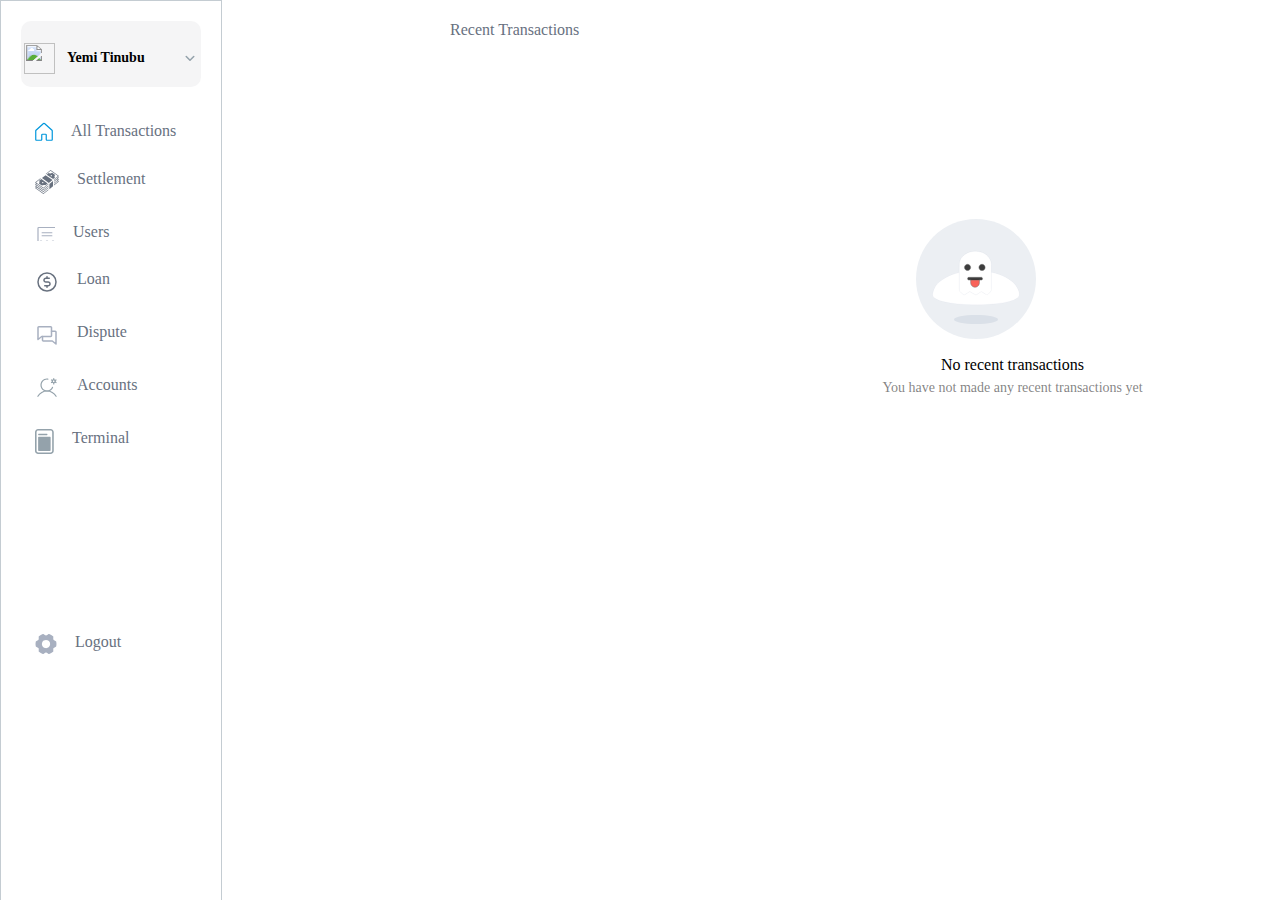
==== commit 4bbee5f3: "updated code" ====
--- a/index.html
+++ b/index.html
@@ -20,7 +20,7 @@
             <h2 style="font-family: 'Euclid Circular B'; font-style: normal; font-weight: 700; font-size: 14px; color: black; padding-left: 12px">
               Yemi Tinubu
             </h2>
-            <svg style="padding-left: 55px" width="10" height="6" viewBox="0 0 10 6" fill="none" xmlns="http://www.w3.org/2000/svg">
+            <svg style="padding-left: 40px" width="10" height="6" viewBox="0 0 10 6" fill="none" xmlns="http://www.w3.org/2000/svg">
               <path d="M8.75 1.5L5 5.25L1.25 1.5" stroke="#94A2AB" stroke-width="1.5" stroke-linecap="round" stroke-linejoin="round" />
             </svg>
           </div>
@@ -148,7 +148,7 @@
         </div>
       </div>
       <div class="main-dashboard-content"></div>
-      <div class="main-dashboard-container">
+      <!-- <div class="main-dashboard-container">
         <h2 class="main-dashboard-details">Recent Transactions</h2>
         <div class="main-dashboard-icon-text">
           <div class="main-dashboard-icon">
@@ -222,9 +222,9 @@
             You have not made any recent transactions yet
           </h5>
         </div>
-      </div>
+      </div> -->
       <!-- main-dashboard-container -->
-      <!-- <div class="main-dashboard-container">
+      <div class="main-dashboard-container">
         <h2 class="main-dashboard-details">Recent Transactions</h2>
         <div class="main-dashboard-icon-text">
           <div class="main-dashboard-icon">
@@ -280,7 +280,7 @@
           <h3 style="font-family: 'Euclid Circular B'; font-style: normal; font-weight: 400; font-size: 16px; line-height: 120%; color: #000">No recent transactions</h3>
           <h5 style="font-family: 'Euclid Circular B'; font-style: normal; font-weight: 400; font-size: 14px; line-height: 120%; color: rgba(47, 46, 46, 0.6); padding-top: 6px">You have not made any recent transactions yet</h5>
         </div>
-      </div> -->
+      </div> 
     </div>
     <script src="/index.js"></script>
   </body>
--- a/style.css
+++ b/style.css
@@ -113,7 +113,7 @@
   left: 75%;
 }
 .main-dashboard-container {
-  display: none;
+  /* display: none; */
 }
 
 /* table starts here */
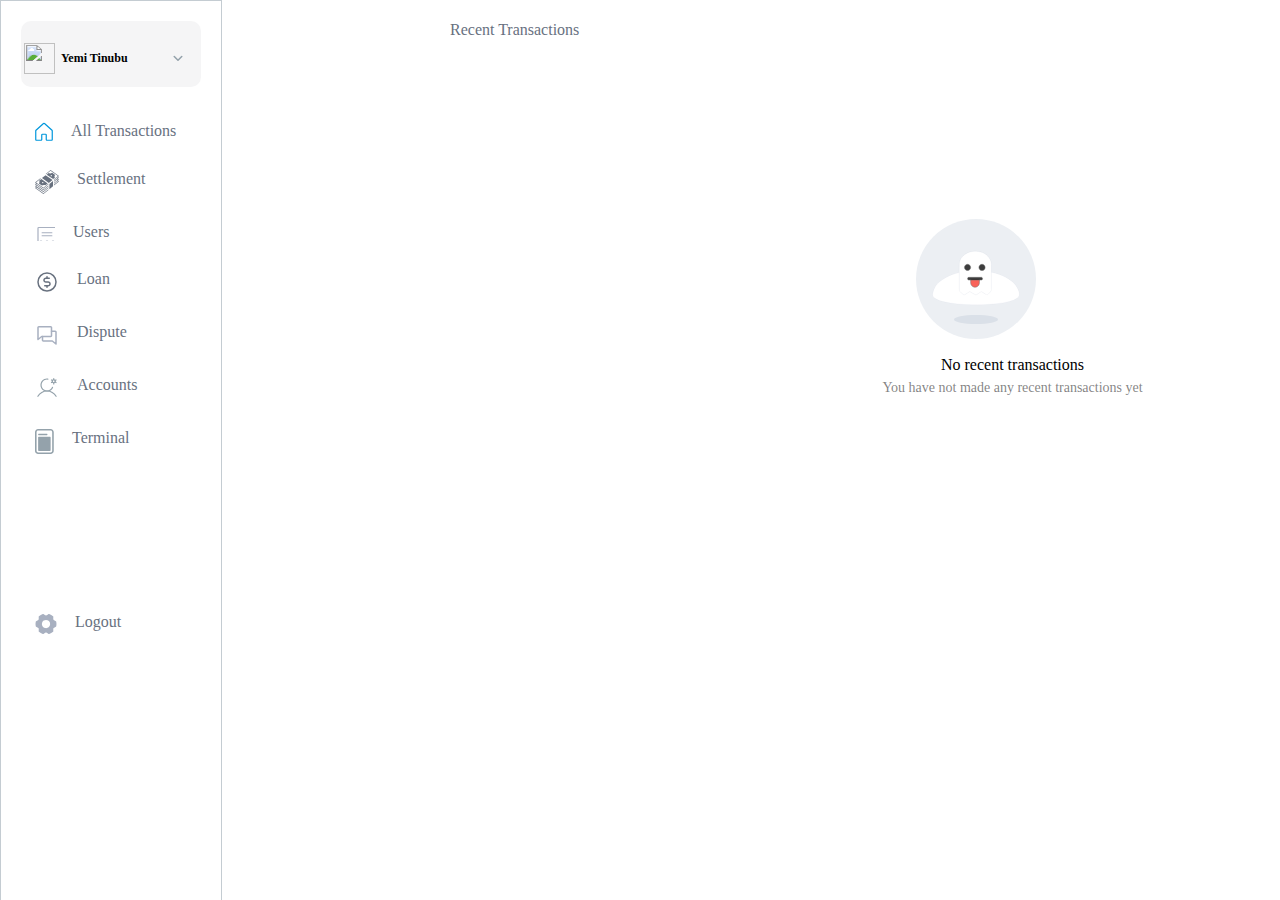
==== commit 8a89f3c4: "updated code" ====
--- a/index.html
+++ b/index.html
@@ -17,10 +17,10 @@
           <div class="profile-bar">
             <img style="width: 31px; height: 31px" src="https://img.icons8.com/ios-glyphs/30/94a2ab/xbox-y.png" />
 
-            <h2 style="font-family: 'Euclid Circular B'; font-style: normal; font-weight: 700; font-size: 14px; color: black; padding-left: 12px">
+            <h2 style="font-family: 'Euclid Circular B'; font-style: normal; font-weight: 700; font-size: 12px; color: black; padding-left: 6px">
               Yemi Tinubu
             </h2>
-            <svg style="padding-left: 40px" width="10" height="6" viewBox="0 0 10 6" fill="none" xmlns="http://www.w3.org/2000/svg">
+            <svg style="padding-left: 45px" width="10" height="6" viewBox="0 0 10 6" fill="none" xmlns="http://www.w3.org/2000/svg">
               <path d="M8.75 1.5L5 5.25L1.25 1.5" stroke="#94A2AB" stroke-width="1.5" stroke-linecap="round" stroke-linejoin="round" />
             </svg>
           </div>
@@ -224,7 +224,7 @@
         </div>
       </div> -->
       <!-- main-dashboard-container -->
-      <div class="main-dashboard-container">
+      <div class="main-dashboard2-container">
         <h2 class="main-dashboard-details">Recent Transactions</h2>
         <div class="main-dashboard-icon-text">
           <div class="main-dashboard-icon">
--- a/style.css
+++ b/style.css
@@ -61,7 +61,7 @@
   padding-right: 18px;
 }
 .side-bar-logout {
-  padding-top: 150px;
+  padding-top: 130px;
 }
 .side-bar-nav-click {
   color: #0098db;
@@ -73,7 +73,8 @@
   height: 100%;
 }
 
-.main-dashboard-container {
+.main-dashboard-container,
+.main-dashboard2-container {
   width: 100vh;
   height: 100%;
 }
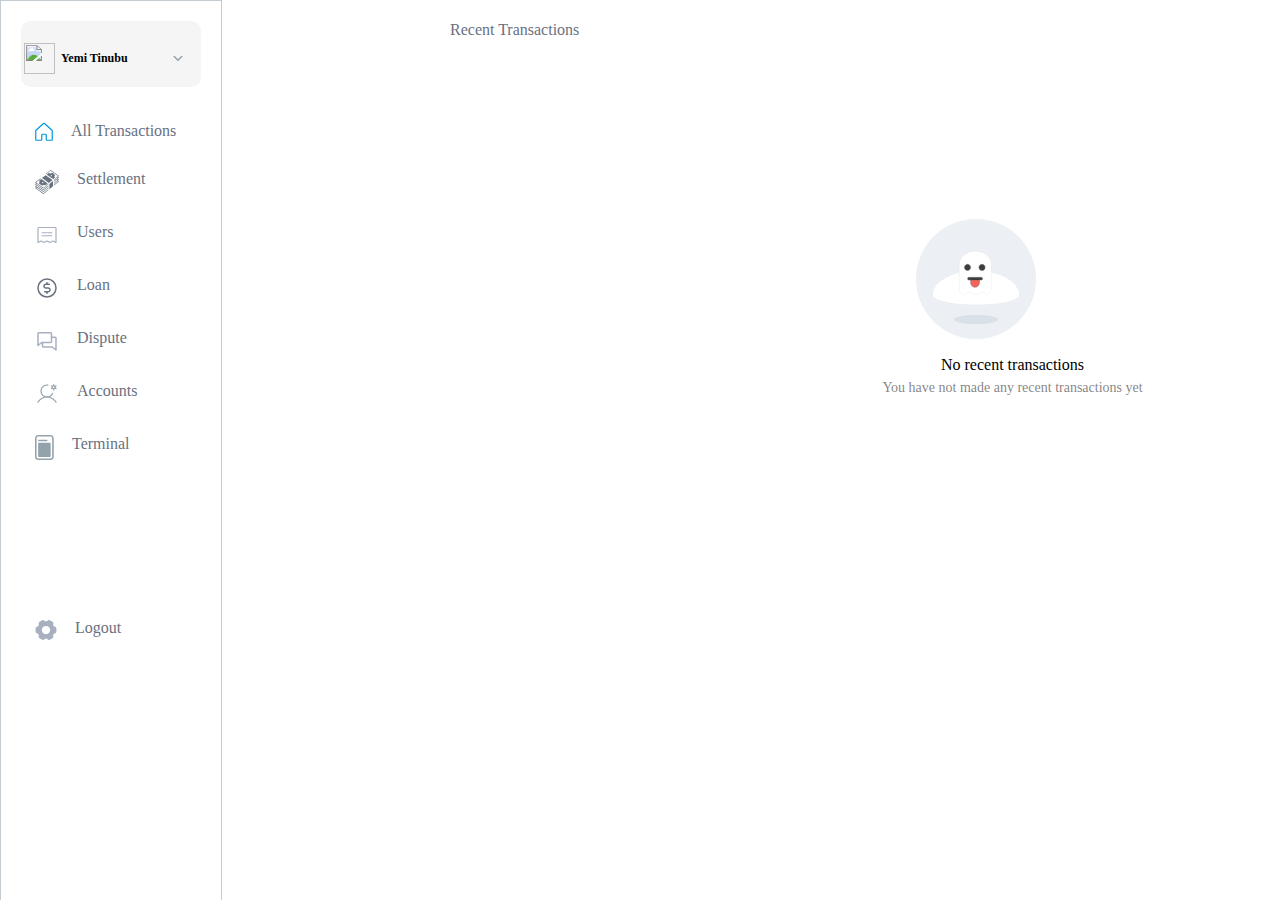
==== commit a765b9c4: "updated code" ====
--- a/index.html
+++ b/index.html
@@ -54,32 +54,61 @@
           </a>
           <a class="side-bar-link" href="/users.html">
             <span class="side-bar-icon">
-              <svg width="20" height="18" viewBox="0 0 20 18" fill="none" xmlns="http://www.w3.org/2000/svg">
-                <svg width="24" height="24" viewBox="0 0 24 24" fill="none" xmlns="http://www.w3.org/2000/svg">
-                  <path d="M7.125 9.75H16.875" stroke="#A8B0C0" stroke-width="1.2" stroke-linecap="round" stroke-linejoin="round"/>
-                  <path d="M7.125 12.75H16.875" stroke="#A8B0C0" stroke-width="1.2" stroke-linecap="round" stroke-linejoin="round"/>
-                  <path d="M3 19.5V5.25C3 5.05109 3.07902 4.86032 3.21967 4.71967C3.36032 4.57902 3.55109 4.5 3.75 4.5H20.25C20.4489 4.5 20.6397 4.57902 20.7803 4.71967C20.921 4.86032 21 5.05109 21 5.25V19.5L18 18L15 19.5L12 18L9 19.5L6 18L3 19.5Z" stroke="#A8B0C0" stroke-width="1.2" stroke-linecap="round" stroke-linejoin="round"/>
-                  </svg> </span>
+              <svg width="24" height="24" viewBox="0 0 24 24" fill="none" xmlns="http://www.w3.org/2000/svg">
+                <path d="M7.125 9.75H16.875" stroke="#A8B0C0" stroke-width="1.2" stroke-linecap="round" stroke-linejoin="round" />
+                <path d="M7.125 12.75H16.875" stroke="#A8B0C0" stroke-width="1.2" stroke-linecap="round" stroke-linejoin="round" />
+                <path
+                  d="M3 19.5V5.25C3 5.05109 3.07902 4.86032 3.21967 4.71967C3.36032 4.57902 3.55109 4.5 3.75 4.5H20.25C20.4489 4.5 20.6397 4.57902 20.7803 4.71967C20.921 4.86032 21 5.05109 21 5.25V19.5L18 18L15 19.5L12 18L9 19.5L6 18L3 19.5Z"
+                  stroke="#A8B0C0"
+                  stroke-width="1.2"
+                  stroke-linecap="round"
+                  stroke-linejoin="round"
+                />
+              </svg>
+            </span>
             Users
           </a>
           <a class="side-bar-link" href="/">
             <span class="side-bar-icon">
               <svg width="24" height="24" viewBox="0 0 24 24" fill="none" xmlns="http://www.w3.org/2000/svg">
-                <path d="M12 6.75V8.25" stroke="#68717F" stroke-width="1.5" stroke-linecap="round" stroke-linejoin="round"/>
-                <path d="M12 15.75V17.25" stroke="#68717F" stroke-width="1.5" stroke-linecap="round" stroke-linejoin="round"/>
-                <path d="M12 21C16.9706 21 21 16.9706 21 12C21 7.02944 16.9706 3 12 3C7.02944 3 3 7.02944 3 12C3 16.9706 7.02944 21 12 21Z" stroke="#68717F" stroke-width="1.5" stroke-linecap="round" stroke-linejoin="round"/>
-                <path d="M9.75 15.75H13.125C13.6223 15.75 14.0992 15.5525 14.4508 15.2008C14.8025 14.8492 15 14.3723 15 13.875C15 13.3777 14.8025 12.9008 14.4508 12.5492C14.0992 12.1975 13.6223 12 13.125 12H10.875C10.3777 12 9.90081 11.8025 9.54917 11.4508C9.19754 11.0992 9 10.6223 9 10.125C9 9.62772 9.19754 9.15081 9.54917 8.79917C9.90081 8.44754 10.3777 8.25 10.875 8.25H14.25" stroke="#68717F" stroke-width="1.5" stroke-linecap="round" stroke-linejoin="round"/>
-                </svg>
-                </span>
+                <path d="M12 6.75V8.25" stroke="#68717F" stroke-width="1.5" stroke-linecap="round" stroke-linejoin="round" />
+                <path d="M12 15.75V17.25" stroke="#68717F" stroke-width="1.5" stroke-linecap="round" stroke-linejoin="round" />
+                <path
+                  d="M12 21C16.9706 21 21 16.9706 21 12C21 7.02944 16.9706 3 12 3C7.02944 3 3 7.02944 3 12C3 16.9706 7.02944 21 12 21Z"
+                  stroke="#68717F"
+                  stroke-width="1.5"
+                  stroke-linecap="round"
+                  stroke-linejoin="round"
+                />
+                <path
+                  d="M9.75 15.75H13.125C13.6223 15.75 14.0992 15.5525 14.4508 15.2008C14.8025 14.8492 15 14.3723 15 13.875C15 13.3777 14.8025 12.9008 14.4508 12.5492C14.0992 12.1975 13.6223 12 13.125 12H10.875C10.3777 12 9.90081 11.8025 9.54917 11.4508C9.19754 11.0992 9 10.6223 9 10.125C9 9.62772 9.19754 9.15081 9.54917 8.79917C9.90081 8.44754 10.3777 8.25 10.875 8.25H14.25"
+                  stroke="#68717F"
+                  stroke-width="1.5"
+                  stroke-linecap="round"
+                  stroke-linejoin="round"
+                />
+              </svg>
+            </span>
             Loan
           </a>
           <a class="side-bar-link" href="/dispute.html">
             <span class="side-bar-icon">
               <svg width="24" height="24" viewBox="0 0 24 24" fill="none" xmlns="http://www.w3.org/2000/svg">
-                <path d="M6.71096 13.5L3.00006 16.5V4.5C3.00006 4.30109 3.07908 4.11032 3.21973 3.96967C3.36038 3.82902 3.55115 3.75 3.75006 3.75H15.7501C15.949 3.75 16.1397 3.82902 16.2804 3.96967C16.421 4.11032 16.5001 4.30109 16.5001 4.5V12.75C16.5001 12.9489 16.421 13.1397 16.2804 13.2803C16.1397 13.421 15.949 13.5 15.7501 13.5H6.71096Z" stroke="#A8B0C0" stroke-width="1.5" stroke-linecap="round" stroke-linejoin="round"/>
-                <path d="M7.50006 13.5V17.25C7.50006 17.4489 7.57908 17.6397 7.71973 17.7803C7.86038 17.921 8.05115 18 8.25006 18H17.2892L21.0001 21V9C21.0001 8.80109 20.921 8.61032 20.7804 8.46967C20.6397 8.32902 20.449 8.25 20.2501 8.25H16.5001" stroke="#A8B0C0" stroke-width="1.5" stroke-linecap="round" stroke-linejoin="round"/>
-                </svg>
-                
+                <path
+                  d="M6.71096 13.5L3.00006 16.5V4.5C3.00006 4.30109 3.07908 4.11032 3.21973 3.96967C3.36038 3.82902 3.55115 3.75 3.75006 3.75H15.7501C15.949 3.75 16.1397 3.82902 16.2804 3.96967C16.421 4.11032 16.5001 4.30109 16.5001 4.5V12.75C16.5001 12.9489 16.421 13.1397 16.2804 13.2803C16.1397 13.421 15.949 13.5 15.7501 13.5H6.71096Z"
+                  stroke="#A8B0C0"
+                  stroke-width="1.5"
+                  stroke-linecap="round"
+                  stroke-linejoin="round"
+                />
+                <path
+                  d="M7.50006 13.5V17.25C7.50006 17.4489 7.57908 17.6397 7.71973 17.7803C7.86038 17.921 8.05115 18 8.25006 18H17.2892L21.0001 21V9C21.0001 8.80109 20.921 8.61032 20.7804 8.46967C20.6397 8.32902 20.449 8.25 20.2501 8.25H16.5001"
+                  stroke="#A8B0C0"
+                  stroke-width="1.5"
+                  stroke-linecap="round"
+                  stroke-linejoin="round"
+                />
+              </svg>
             </span>
             Dispute
           </a>
@@ -272,15 +301,33 @@
               />
             </svg>
             <svg width="44" height="9" viewBox="0 0 44 9" fill="none" xmlns="http://www.w3.org/2000/svg">
-              <path d="M22 9C34.1503 9 44 6.98528 44 4.5C44 2.01472 34.1503 0 22 0C9.84974 0 0 2.01472 0 4.5C0 6.98528 9.84974 9 22 9Z" fill="#12366C" fill-opacity="0.08" />
+              <path
+                d="M22 9C34.1503 9 44 6.98528 44 4.5C44 2.01472 34.1503 0 22 0C9.84974 0 0 2.01472 0 4.5C0 6.98528 9.84974 9 22 9Z"
+                fill="#12366C"
+                fill-opacity="0.08"
+              />
             </svg>
           </div>
         </div>
         <div class="main-dashboard-transaction-text">
-          <h3 style="font-family: 'Euclid Circular B'; font-style: normal; font-weight: 400; font-size: 16px; line-height: 120%; color: #000">No recent transactions</h3>
-          <h5 style="font-family: 'Euclid Circular B'; font-style: normal; font-weight: 400; font-size: 14px; line-height: 120%; color: rgba(47, 46, 46, 0.6); padding-top: 6px">You have not made any recent transactions yet</h5>
-        </div>
-      </div> 
+          <h3 style="font-family: 'Euclid Circular B'; font-style: normal; font-weight: 400; font-size: 16px; line-height: 120%; color: #000">
+            No recent transactions
+          </h3>
+          <h5
+            style="
+              font-family: 'Euclid Circular B';
+              font-style: normal;
+              font-weight: 400;
+              font-size: 14px;
+              line-height: 120%;
+              color: rgba(47, 46, 46, 0.6);
+              padding-top: 6px;
+            "
+          >
+            You have not made any recent transactions yet
+          </h5>
+        </div>
+      </div>
     </div>
     <script src="/index.js"></script>
   </body>
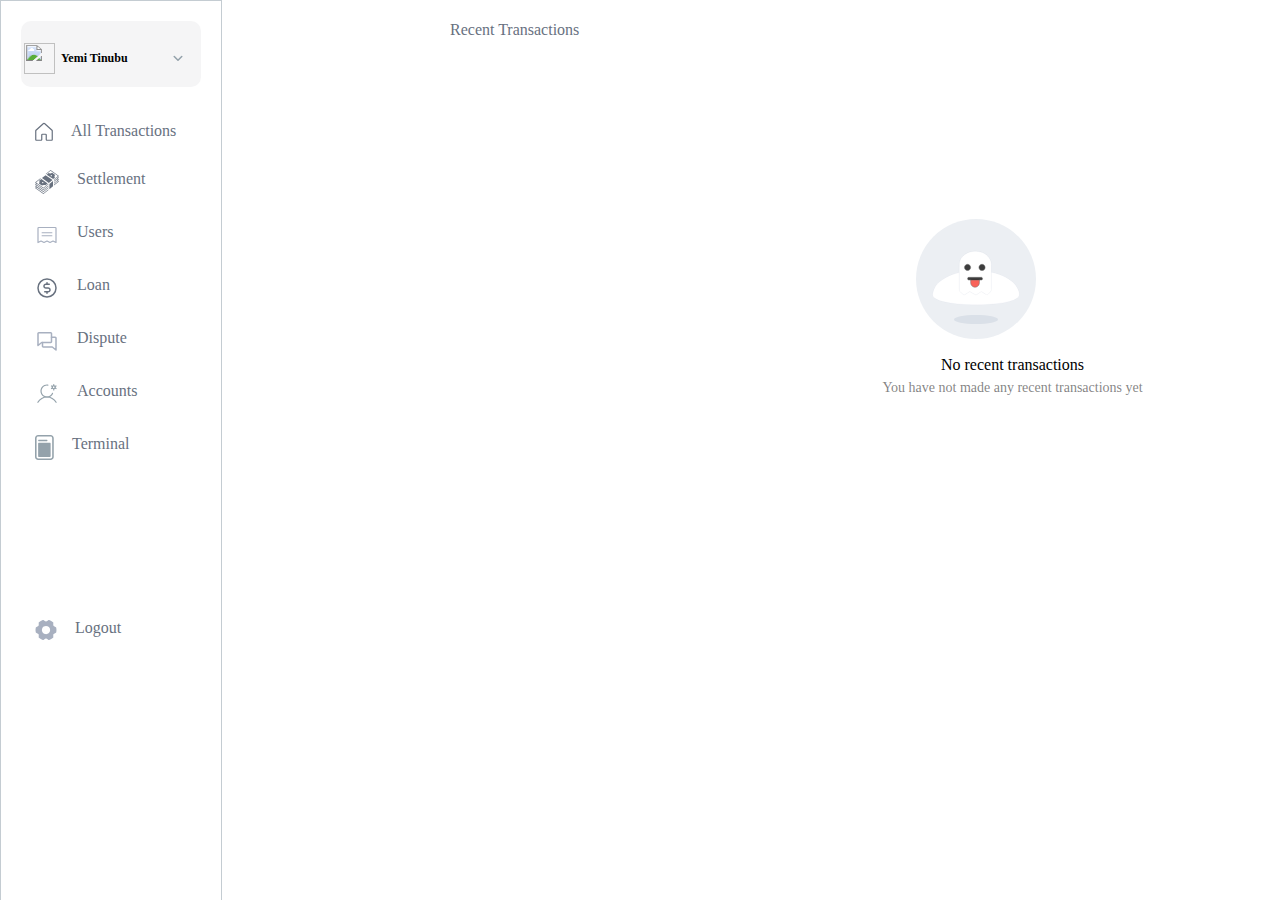
==== commit 62e2192e: "updated code" ====
--- a/index.html
+++ b/index.html
@@ -5,8 +5,7 @@
     <meta http-equiv="X-UA-Compatible" content="IE=edge" />
     <meta name="viewport" content="width=device-width, initial-scale=1.0" />
     <link rel="stylesheet" href="./style.css" />
-    <link href="https://fonts.cdnfonts.com/css/euclid-circular-b" rel="stylesheet" />
-
+    <link href="https://fonts.cdnfonts.com/css/euclid-circular-b?styles=100047,100042,100044,100043" rel="stylesheet" />
     <title>Relief Admin</title>
   </head>
   <body>
@@ -31,7 +30,7 @@
               <svg width="18" height="19" viewBox="0 0 18 19" fill="none" xmlns="http://www.w3.org/2000/svg">
                 <path
                   d="M11.2495 17.4994V12.9993C11.2495 12.8004 11.1704 12.6096 11.0298 12.469C10.8891 12.3283 10.6984 12.2493 10.4995 12.2493H7.49945C7.30054 12.2493 7.10977 12.3283 6.96912 12.469C6.82847 12.6096 6.74945 12.8004 6.74945 12.9993V17.4994C6.74945 17.6983 6.67045 17.889 6.52981 18.0297C6.38918 18.1703 6.19844 18.2494 5.99954 18.2494L1.50009 18.25C1.40159 18.25 1.30406 18.2306 1.21305 18.1929C1.12205 18.1552 1.03936 18.1 0.969703 18.0304C0.900049 17.9607 0.844796 17.878 0.807099 17.787C0.769402 17.696 0.75 17.5985 0.75 17.5V8.83183C0.75 8.72734 0.771834 8.624 0.814101 8.52844C0.856369 8.43288 0.918138 8.34721 0.995448 8.27691L8.49493 1.45803C8.63299 1.3325 8.81287 1.26295 8.99946 1.26294C9.18605 1.26293 9.36594 1.33248 9.504 1.45799L17.0045 8.27691C17.0818 8.3472 17.1436 8.43288 17.1859 8.52845C17.2282 8.62401 17.25 8.72736 17.25 8.83186V17.5C17.25 17.5985 17.2306 17.696 17.1929 17.787C17.1552 17.878 17.1 17.9607 17.0303 18.0304C16.9606 18.1 16.878 18.1552 16.7869 18.1929C16.6959 18.2306 16.5984 18.25 16.4999 18.25L11.9994 18.2494C11.8005 18.2494 11.6097 18.1703 11.4691 18.0297C11.3285 17.889 11.2494 17.6983 11.2495 17.4994V17.4994Z"
-                  stroke="#0097DC"
+                  stroke="#68717F"
                   stroke-width="1.2"
                   stroke-linecap="round"
                   stroke-linejoin="round"
--- a/style.css
+++ b/style.css
@@ -65,6 +65,9 @@
 }
 .side-bar-nav-click {
   color: #0098db;
+}
+.side {
+  color: #0fadf1;
 }
 /*Transaction table, no transaction header starts here */
 
@@ -188,6 +191,7 @@
   font-size: 14px;
   line-height: 20px;
   color: #4d708d;
+  align-content: center;
 }
 .user-export-button {
   border: none;
@@ -205,8 +209,9 @@
 }
 .transaction-table-output thead tr {
   color: #00325c;
-  font-weight: 400;
-  font-size: 16px;
+  font-weight: 50;
+  font-family: "Euclid Circular B";
+  font-size: 15px;
   text-align: left;
   border: 1px solid #e3e7eb;
 }
@@ -284,10 +289,11 @@
 }
 .user1-table-output thead tr {
   color: #00325c;
-  font-weight: 200;
+  font-weight: 0;
   font-size: 16px;
   text-align: left;
   border: 1px solid #e3e7eb;
+  font-family: "Euclid Circular B";
 }
 .user1-table-output th,
 .user1-table-output td {
@@ -310,6 +316,9 @@
   display: none;
 }
 .user-modal-box,
+.user-modal-box-first,
+.user-modal-box-second,
+.user-modal-box-third,
 .terminal-modal-box {
   background: rgba(0, 0, 0, 0.3);
   position: fixed;
@@ -332,7 +341,7 @@
   margin: 0 auto;
   top: 20px;
   z-index: 222;
-  left: 30%;
+  left: 32%;
 }
 .user-modal-card {
   background: #ffffff;
@@ -545,7 +554,7 @@
   white-space: nowrap;
 }
 .form-user {
-  margin-top: 25px;
+  margin-top: 15px;
   color: #4d708d;
 }
 .form-terminal {
@@ -562,7 +571,6 @@
   color: #4d708d;
   font-size: 14px;
   font-weight: 400;
-  font-size: 14px;
   outline: none;
   padding-left: 10px;
 }
@@ -570,7 +578,7 @@
 .user-form-terms {
   color: #4d708d;
   margin-top: 15px;
-  margin-left: 15%;
+  margin-left: 10%;
   border: 1px solid #e0e7eb;
   border-radius: 5px;
 }
@@ -586,7 +594,7 @@
   font-size: 16px;
   align-items: center;
   color: #ffffff;
-  margin-top: 20px;
+  margin-top: 22px;
   cursor: pointer;
 }
 .user-modal-form2,
@@ -652,3 +660,18 @@
   margin-top: 20px;
   cursor: pointer;
 }
+.input[type="date"]::before {
+  color: #4d708d;
+  content: attr(placeholder);
+}
+.input[type="date"] {
+  color: #ffffff;
+}
+.input[type="date"]:focus,
+.input[type="date"]:valid {
+  color: #4d708d;
+}
+.input[type="date"]:focus::before,
+.input[type="date"]:valid::before {
+  content: "" !important;
+}
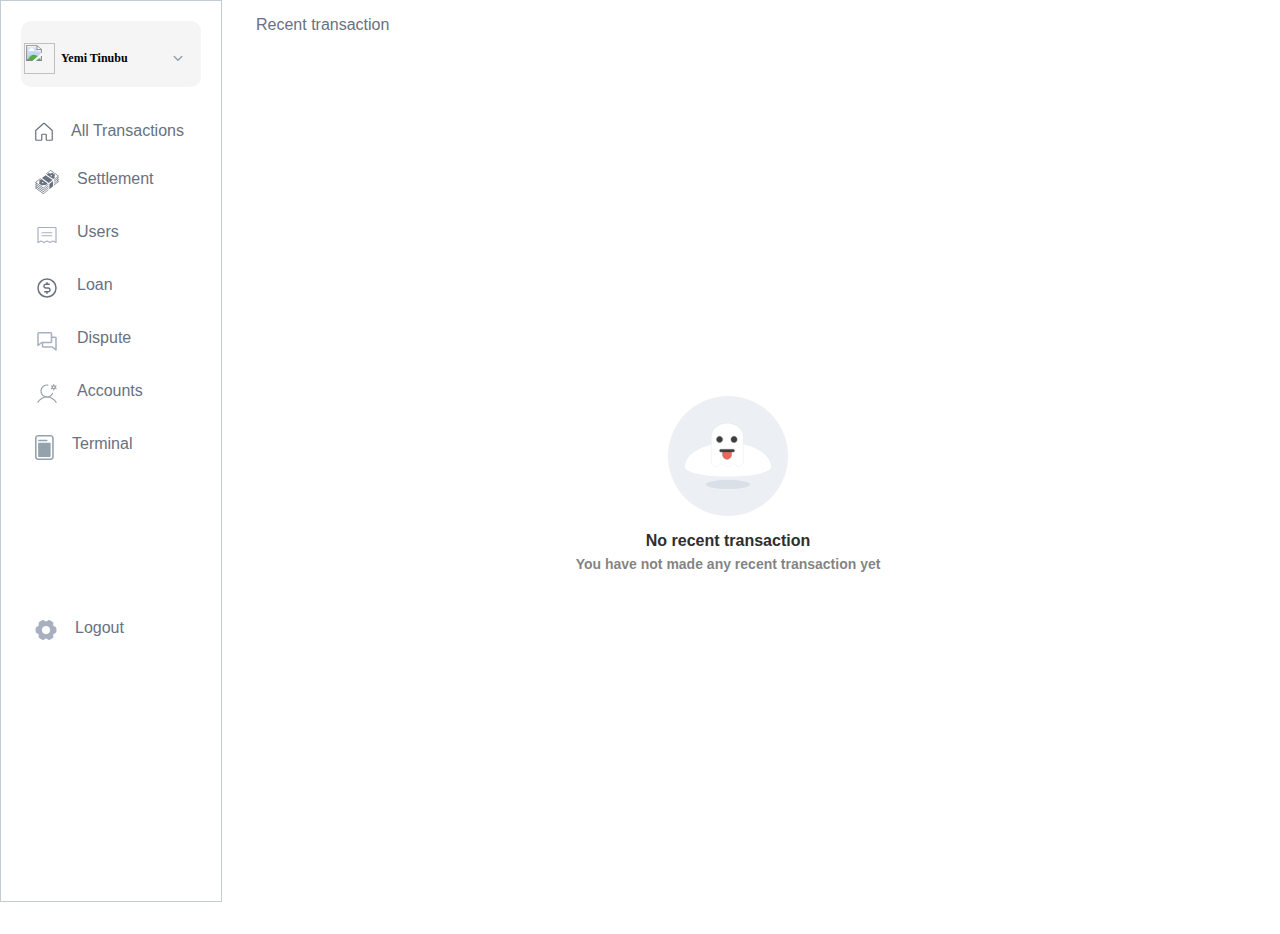
==== commit deb8a5db: "updated code" ====
--- a/index.html
+++ b/index.html
@@ -175,156 +175,65 @@
           </div>
         </div>
       </div>
-      <div class="main-dashboard-content"></div>
-      <!-- <div class="main-dashboard-container">
-        <h2 class="main-dashboard-details">Recent Transactions</h2>
+      <!-- main-dashboard-container -->
+      <div class="main-dashboard-container">
+        <h2 style="font-style: normal; font-weight: 500; font-size: 16px; color: #68717f">Recent transaction</h2>
         <div class="main-dashboard-icon-text">
-          <div class="main-dashboard-icon">
-            <svg width="88" height="56" viewBox="0 0 88 56" fill="none" xmlns="http://www.w3.org/2000/svg">
-              <path
-                d="M59.3359 22.3479C62.0717 22.8039 64.754 23.5376 67.3409 24.5378C71.6486 26.0291 75.6958 28.1867 79.3349 30.9319C82.9016 33.5515 85.5311 37.2488 86.8349 41.4778C87.2047 42.6571 87.3203 43.9016 87.1739 45.1289C87.0337 45.7915 86.7555 46.4173 86.3575 46.9653C85.9595 47.5134 85.4506 47.9714 84.8639 48.3098C82.5723 49.8137 80.0144 50.866 77.3279 51.4099C73.1257 52.4913 68.8463 53.2471 64.5279 53.6709C60.0489 54.1609 55.5659 54.4049 51.0689 54.6289C47.3969 54.8122 43.7303 54.8545 40.0689 54.7559C35.2289 54.6289 30.3869 54.456 25.5599 53.906C20.6655 53.4677 15.8089 52.6777 11.0279 51.542C8.52846 51.0359 6.12956 50.1209 3.92789 48.834C0.0588918 46.278 0.449934 45.1579 1.17093 41.8699C2.11703 37.9025 4.37977 34.3729 7.58994 31.8569C11.6459 28.5151 16.2887 25.9578 21.2809 24.3159C23.2429 23.6399 25.2699 23.1499 27.2669 22.5759C27.7269 23.0579 27.5829 23.6668 27.5849 24.2278C27.5969 29.2448 27.6199 34.2638 27.5709 39.2798C27.5252 39.8176 27.6181 40.3581 27.8406 40.8499C28.0631 41.3416 28.4078 41.7682 28.8419 42.0889C29.6809 42.7119 30.3879 43.4888 31.2169 44.1228C31.4628 44.3444 31.7792 44.4717 32.11 44.4822C32.4408 44.4926 32.7646 44.3856 33.0239 44.1799C34.1549 43.4399 35.3239 42.7569 36.4599 42.0239C36.8094 41.7501 37.2362 41.5931 37.6798 41.5752C38.1234 41.5572 38.5614 41.6792 38.9319 41.9238C40.1949 42.6708 41.5179 43.318 42.7699 44.084C43.0973 44.3258 43.4967 44.4499 43.9035 44.4363C44.3102 44.4227 44.7005 44.272 45.0109 44.0088C46.1009 43.2088 47.2749 42.53 48.4109 41.804C48.6748 41.6101 48.9925 41.5031 49.3199 41.498C49.6473 41.493 49.9682 41.5902 50.2379 41.7759C51.5379 42.5329 52.8029 43.3559 54.1039 44.1189C54.2452 44.2355 54.4094 44.3211 54.5858 44.3701C54.7623 44.4191 54.9472 44.4304 55.1284 44.4033C55.3096 44.3763 55.483 44.3116 55.6374 44.2131C55.7919 44.1147 55.9239 43.9846 56.0249 43.8318C56.1249 43.7138 55.9969 43.8588 56.1049 43.7488C59.5189 40.2618 58.9519 41.617 58.9869 36.959C59.0179 32.637 58.9869 28.314 59.0009 23.991C59.0199 23.438 58.8759 22.8289 59.3359 22.3479Z"
-                fill="white"
-                stroke="#12366C"
-                stroke-opacity="0.05"
-                stroke-width="0.5"
-              />
-              <path
-                d="M59.337 22.344C59.337 28.093 59.314 33.8442 59.35 39.5891C59.3767 40.0482 59.2978 40.5071 59.1194 40.9309C58.9411 41.3548 58.6679 41.7322 58.321 42.034C57.463 42.811 56.639 43.6341 55.863 44.4891C55.7847 44.6073 55.6815 44.707 55.5605 44.781C55.4396 44.8551 55.3039 44.9016 55.163 44.9175C55.022 44.9334 54.8793 44.9183 54.7449 44.8731C54.6105 44.8279 54.4877 44.7539 54.385 44.656C52.923 43.728 51.396 42.9031 49.94 41.9671C49.772 41.82 49.5554 41.7405 49.3321 41.7442C49.1089 41.7479 48.895 41.8345 48.732 41.9871C47.465 42.8611 46.116 43.6191 44.876 44.5281C44.6159 44.7469 44.2893 44.8708 43.9496 44.8797C43.6098 44.8886 43.2771 44.7818 43.006 44.5769C41.506 43.7159 39.949 42.9371 38.468 42.0371C38.2546 41.8826 37.9967 41.8016 37.7333 41.8067C37.4699 41.8117 37.2153 41.9024 37.008 42.065C35.673 42.906 34.308 43.709 33.008 44.594C32.7863 44.8069 32.4917 44.9273 32.1844 44.9305C31.877 44.9336 31.58 44.8194 31.354 44.6111C30.093 43.6001 28.862 42.5589 27.7 41.4319C27.5238 41.2284 27.3951 40.9883 27.3234 40.7288C27.2516 40.4693 27.2384 40.1971 27.285 39.9319C27.285 34.1446 27.285 28.3577 27.285 22.5711C27.285 19.8711 27.243 17.171 27.3 14.471C27.3291 12.3993 27.8884 10.3696 28.9246 8.57548C29.9607 6.78133 31.4392 5.28254 33.219 4.22196C36.4682 2.0082 40.3769 0.97218 44.296 1.28593C50.333 1.76993 55.417 4.02094 58.272 9.79594C58.9814 11.2106 59.3476 12.7725 59.341 14.355C59.323 17.025 59.334 19.687 59.337 22.344Z"
-                fill="white"
-                stroke="#12366C"
-                stroke-opacity="0.08"
-                stroke-width="0.5"
-              />
-              <path
-                d="M47.4639 30.0119C47.5238 31.2418 47.4756 32.4744 47.3199 33.6958C47.1197 34.769 46.5199 35.7265 45.6415 36.3747C44.7631 37.023 43.6714 37.314 42.5869 37.1889C41.5432 37.0774 40.5745 36.5943 39.8571 35.8281C39.1398 35.0619 38.7216 34.0636 38.6789 33.0149C38.6259 32.0149 38.6619 31.0149 38.6569 30.0149C38.8133 29.8712 38.9993 29.7635 39.2017 29.6992C39.4042 29.6349 39.6182 29.6156 39.8289 29.6428C41.9829 29.6161 44.1372 29.6161 46.2919 29.6428C46.5023 29.6154 46.7162 29.6342 46.9186 29.698C47.1211 29.7617 47.3071 29.8689 47.4639 30.0119Z"
-                fill="#F96259"
-                stroke="#707070"
-                stroke-width="0.5"
-              />
-              <path
-                d="M47.4659 30.0121H38.6589C38.0429 29.9951 37.4279 29.9901 36.8129 29.9601C36.6476 29.9683 36.4825 29.9412 36.3286 29.8805C36.1746 29.8198 36.0355 29.7271 35.9203 29.6083C35.8051 29.4895 35.7165 29.3475 35.6606 29.1918C35.6047 29.036 35.5826 28.8701 35.5959 28.7052C35.5699 27.8882 35.9469 27.34 36.8029 27.336C40.9649 27.316 45.1266 27.316 49.2879 27.336C49.464 27.322 49.6409 27.3487 49.8051 27.4137C49.9693 27.4787 50.1164 27.5805 50.2351 27.7113C50.3538 27.8421 50.4409 27.9981 50.4897 28.1678C50.5386 28.3375 50.5479 28.5162 50.5169 28.69C50.5294 28.8648 50.5034 29.0401 50.4409 29.2037C50.3784 29.3673 50.2808 29.5154 50.155 29.6373C50.0292 29.7592 49.8783 29.852 49.7127 29.9093C49.5472 29.9666 49.3712 29.9871 49.1969 29.9691C48.6179 29.9771 48.0409 29.9961 47.4659 30.0121Z"
-                fill="black"
-                fill-opacity="0.76"
-                stroke="#707070"
-                stroke-width="0.5"
-              />
-              <path
-                d="M38.6509 17.4229C38.6542 17.8288 38.5773 18.2315 38.4247 18.6077C38.2721 18.9838 38.0467 19.3259 37.7615 19.6147C37.4763 19.9036 37.1368 20.1334 36.7626 20.2908C36.3884 20.4481 35.9869 20.5302 35.5809 20.532C35.1651 20.5351 34.7528 20.4551 34.3683 20.2966C33.9838 20.1382 33.6348 19.9044 33.3419 19.6091C33.049 19.3139 32.8181 18.9631 32.6627 18.5774C32.5072 18.1917 32.4305 17.7786 32.4369 17.3628C32.4667 16.544 32.8095 15.7679 33.3947 15.1943C33.9798 14.6208 34.7627 14.2933 35.5819 14.2798C36.4012 14.3034 37.1793 14.6445 37.7519 15.231C38.3245 15.8174 38.6468 16.6032 38.6509 17.4229Z"
-                fill="black"
-                fill-opacity="0.76"
-                stroke="#707070"
-                stroke-width="0.5"
-              />
-              <path
-                d="M53.11 17.4729C53.1127 17.8788 53.0341 18.2813 52.8788 18.6563C52.7234 19.0313 52.4945 19.3712 52.2056 19.6563C51.9166 19.9413 51.5734 20.1657 51.1963 20.3159C50.8192 20.4662 50.4158 20.5391 50.01 20.5308C49.6038 20.5338 49.2011 20.4555 48.8258 20.3003C48.4504 20.1451 48.11 19.9162 47.8246 19.6272C47.5391 19.3382 47.3145 18.9952 47.1639 18.6179C47.0134 18.2407 46.94 17.837 46.948 17.4309C46.9439 17.0151 47.023 16.6026 47.1806 16.2178C47.3383 15.833 47.5713 15.4835 47.8658 15.19C48.1604 14.8964 48.5107 14.6646 48.896 14.5083C49.2814 14.3521 49.6941 14.2743 50.11 14.2798C50.9294 14.3106 51.7038 14.6631 52.2653 15.2608C52.8268 15.8584 53.1303 16.6531 53.11 17.4729Z"
-                fill="black"
-                fill-opacity="0.76"
-                stroke="#707070"
-                stroke-width="0.5"
-              />
-            </svg>
-            <svg width="44" height="9" viewBox="0 0 44 9" fill="none" xmlns="http://www.w3.org/2000/svg">
-              <path
-                d="M22 9C34.1503 9 44 6.98528 44 4.5C44 2.01472 34.1503 0 22 0C9.84974 0 0 2.01472 0 4.5C0 6.98528 9.84974 9 22 9Z"
-                fill="#12366C"
-                fill-opacity="0.08"
-              />
-            </svg>
-          </div>
-        </div>
-        <div class="main-dashboard-transaction-text">
-          <h3 style="font-family: 'Euclid Circular B'; font-style: normal; font-weight: 400; font-size: 16px; line-height: 120%; color: #000">
-            No recent transactions
-          </h3>
-          <h5
-            style="
-              font-family: 'Euclid Circular B';
-              font-style: normal;
-              font-weight: 400;
-              font-size: 14px;
-              line-height: 120%;
-              color: rgba(47, 46, 46, 0.6);
-              padding-top: 6px;
-            "
-          >
-            You have not made any recent transactions yet
-          </h5>
-        </div>
-      </div> -->
-      <!-- main-dashboard-container -->
-      <div class="main-dashboard2-container">
-        <h2 class="main-dashboard-details">Recent Transactions</h2>
-        <div class="main-dashboard-icon-text">
-          <div class="main-dashboard-icon">
-            <svg width="88" height="56" viewBox="0 0 88 56" fill="none" xmlns="http://www.w3.org/2000/svg">
-              <path
-                d="M59.3359 22.3479C62.0717 22.8039 64.754 23.5376 67.3409 24.5378C71.6486 26.0291 75.6958 28.1867 79.3349 30.9319C82.9016 33.5515 85.5311 37.2488 86.8349 41.4778C87.2047 42.6571 87.3203 43.9016 87.1739 45.1289C87.0337 45.7915 86.7555 46.4173 86.3575 46.9653C85.9595 47.5134 85.4506 47.9714 84.8639 48.3098C82.5723 49.8137 80.0144 50.866 77.3279 51.4099C73.1257 52.4913 68.8463 53.2471 64.5279 53.6709C60.0489 54.1609 55.5659 54.4049 51.0689 54.6289C47.3969 54.8122 43.7303 54.8545 40.0689 54.7559C35.2289 54.6289 30.3869 54.456 25.5599 53.906C20.6655 53.4677 15.8089 52.6777 11.0279 51.542C8.52846 51.0359 6.12956 50.1209 3.92789 48.834C0.0588918 46.278 0.449934 45.1579 1.17093 41.8699C2.11703 37.9025 4.37977 34.3729 7.58994 31.8569C11.6459 28.5151 16.2887 25.9578 21.2809 24.3159C23.2429 23.6399 25.2699 23.1499 27.2669 22.5759C27.7269 23.0579 27.5829 23.6668 27.5849 24.2278C27.5969 29.2448 27.6199 34.2638 27.5709 39.2798C27.5252 39.8176 27.6181 40.3581 27.8406 40.8499C28.0631 41.3416 28.4078 41.7682 28.8419 42.0889C29.6809 42.7119 30.3879 43.4888 31.2169 44.1228C31.4628 44.3444 31.7792 44.4717 32.11 44.4822C32.4408 44.4926 32.7646 44.3856 33.0239 44.1799C34.1549 43.4399 35.3239 42.7569 36.4599 42.0239C36.8094 41.7501 37.2362 41.5931 37.6798 41.5752C38.1234 41.5572 38.5614 41.6792 38.9319 41.9238C40.1949 42.6708 41.5179 43.318 42.7699 44.084C43.0973 44.3258 43.4967 44.4499 43.9035 44.4363C44.3102 44.4227 44.7005 44.272 45.0109 44.0088C46.1009 43.2088 47.2749 42.53 48.4109 41.804C48.6748 41.6101 48.9925 41.5031 49.3199 41.498C49.6473 41.493 49.9682 41.5902 50.2379 41.7759C51.5379 42.5329 52.8029 43.3559 54.1039 44.1189C54.2452 44.2355 54.4094 44.3211 54.5858 44.3701C54.7623 44.4191 54.9472 44.4304 55.1284 44.4033C55.3096 44.3763 55.483 44.3116 55.6374 44.2131C55.7919 44.1147 55.9239 43.9846 56.0249 43.8318C56.1249 43.7138 55.9969 43.8588 56.1049 43.7488C59.5189 40.2618 58.9519 41.617 58.9869 36.959C59.0179 32.637 58.9869 28.314 59.0009 23.991C59.0199 23.438 58.8759 22.8289 59.3359 22.3479Z"
-                fill="white"
-                stroke="#12366C"
-                stroke-opacity="0.05"
-                stroke-width="0.5"
-              />
-              <path
-                d="M59.337 22.344C59.337 28.093 59.314 33.8442 59.35 39.5891C59.3767 40.0482 59.2978 40.5071 59.1194 40.9309C58.9411 41.3548 58.6679 41.7322 58.321 42.034C57.463 42.811 56.639 43.6341 55.863 44.4891C55.7847 44.6073 55.6815 44.707 55.5605 44.781C55.4396 44.8551 55.3039 44.9016 55.163 44.9175C55.022 44.9334 54.8793 44.9183 54.7449 44.8731C54.6105 44.8279 54.4877 44.7539 54.385 44.656C52.923 43.728 51.396 42.9031 49.94 41.9671C49.772 41.82 49.5554 41.7405 49.3321 41.7442C49.1089 41.7479 48.895 41.8345 48.732 41.9871C47.465 42.8611 46.116 43.6191 44.876 44.5281C44.6159 44.7469 44.2893 44.8708 43.9496 44.8797C43.6098 44.8886 43.2771 44.7818 43.006 44.5769C41.506 43.7159 39.949 42.9371 38.468 42.0371C38.2546 41.8826 37.9967 41.8016 37.7333 41.8067C37.4699 41.8117 37.2153 41.9024 37.008 42.065C35.673 42.906 34.308 43.709 33.008 44.594C32.7863 44.8069 32.4917 44.9273 32.1844 44.9305C31.877 44.9336 31.58 44.8194 31.354 44.6111C30.093 43.6001 28.862 42.5589 27.7 41.4319C27.5238 41.2284 27.3951 40.9883 27.3234 40.7288C27.2516 40.4693 27.2384 40.1971 27.285 39.9319C27.285 34.1446 27.285 28.3577 27.285 22.5711C27.285 19.8711 27.243 17.171 27.3 14.471C27.3291 12.3993 27.8884 10.3696 28.9246 8.57548C29.9607 6.78133 31.4392 5.28254 33.219 4.22196C36.4682 2.0082 40.3769 0.97218 44.296 1.28593C50.333 1.76993 55.417 4.02094 58.272 9.79594C58.9814 11.2106 59.3476 12.7725 59.341 14.355C59.323 17.025 59.334 19.687 59.337 22.344Z"
-                fill="white"
-                stroke="#12366C"
-                stroke-opacity="0.08"
-                stroke-width="0.5"
-              />
-              <path
-                d="M47.4639 30.0119C47.5238 31.2418 47.4756 32.4744 47.3199 33.6958C47.1197 34.769 46.5199 35.7265 45.6415 36.3747C44.7631 37.023 43.6714 37.314 42.5869 37.1889C41.5432 37.0774 40.5745 36.5943 39.8571 35.8281C39.1398 35.0619 38.7216 34.0636 38.6789 33.0149C38.6259 32.0149 38.6619 31.0149 38.6569 30.0149C38.8133 29.8712 38.9993 29.7635 39.2017 29.6992C39.4042 29.6349 39.6182 29.6156 39.8289 29.6428C41.9829 29.6161 44.1372 29.6161 46.2919 29.6428C46.5023 29.6154 46.7162 29.6342 46.9186 29.698C47.1211 29.7617 47.3071 29.8689 47.4639 30.0119Z"
-                fill="#F96259"
-                stroke="#707070"
-                stroke-width="0.5"
-              />
-              <path
-                d="M47.4659 30.0121H38.6589C38.0429 29.9951 37.4279 29.9901 36.8129 29.9601C36.6476 29.9683 36.4825 29.9412 36.3286 29.8805C36.1746 29.8198 36.0355 29.7271 35.9203 29.6083C35.8051 29.4895 35.7165 29.3475 35.6606 29.1918C35.6047 29.036 35.5826 28.8701 35.5959 28.7052C35.5699 27.8882 35.9469 27.34 36.8029 27.336C40.9649 27.316 45.1266 27.316 49.2879 27.336C49.464 27.322 49.6409 27.3487 49.8051 27.4137C49.9693 27.4787 50.1164 27.5805 50.2351 27.7113C50.3538 27.8421 50.4409 27.9981 50.4897 28.1678C50.5386 28.3375 50.5479 28.5162 50.5169 28.69C50.5294 28.8648 50.5034 29.0401 50.4409 29.2037C50.3784 29.3673 50.2808 29.5154 50.155 29.6373C50.0292 29.7592 49.8783 29.852 49.7127 29.9093C49.5472 29.9666 49.3712 29.9871 49.1969 29.9691C48.6179 29.9771 48.0409 29.9961 47.4659 30.0121Z"
-                fill="black"
-                fill-opacity="0.76"
-                stroke="#707070"
-                stroke-width="0.5"
-              />
-              <path
-                d="M38.6509 17.4229C38.6542 17.8288 38.5773 18.2315 38.4247 18.6077C38.2721 18.9838 38.0467 19.3259 37.7615 19.6147C37.4763 19.9036 37.1368 20.1334 36.7626 20.2908C36.3884 20.4481 35.9869 20.5302 35.5809 20.532C35.1651 20.5351 34.7528 20.4551 34.3683 20.2966C33.9838 20.1382 33.6348 19.9044 33.3419 19.6091C33.049 19.3139 32.8181 18.9631 32.6627 18.5774C32.5072 18.1917 32.4305 17.7786 32.4369 17.3628C32.4667 16.544 32.8095 15.7679 33.3947 15.1943C33.9798 14.6208 34.7627 14.2933 35.5819 14.2798C36.4012 14.3034 37.1793 14.6445 37.7519 15.231C38.3245 15.8174 38.6468 16.6032 38.6509 17.4229Z"
-                fill="black"
-                fill-opacity="0.76"
-                stroke="#707070"
-                stroke-width="0.5"
-              />
-              <path
-                d="M53.11 17.4729C53.1127 17.8788 53.0341 18.2813 52.8788 18.6563C52.7234 19.0313 52.4945 19.3712 52.2056 19.6563C51.9166 19.9413 51.5734 20.1657 51.1963 20.3159C50.8192 20.4662 50.4158 20.5391 50.01 20.5308C49.6038 20.5338 49.2011 20.4555 48.8258 20.3003C48.4504 20.1451 48.11 19.9162 47.8246 19.6272C47.5391 19.3382 47.3145 18.9952 47.1639 18.6179C47.0134 18.2407 46.94 17.837 46.948 17.4309C46.9439 17.0151 47.023 16.6026 47.1806 16.2178C47.3383 15.833 47.5713 15.4835 47.8658 15.19C48.1604 14.8964 48.5107 14.6646 48.896 14.5083C49.2814 14.3521 49.6941 14.2743 50.11 14.2798C50.9294 14.3106 51.7038 14.6631 52.2653 15.2608C52.8268 15.8584 53.1303 16.6531 53.11 17.4729Z"
-                fill="black"
-                fill-opacity="0.76"
-                stroke="#707070"
-                stroke-width="0.5"
-              />
-            </svg>
-            <svg width="44" height="9" viewBox="0 0 44 9" fill="none" xmlns="http://www.w3.org/2000/svg">
-              <path
-                d="M22 9C34.1503 9 44 6.98528 44 4.5C44 2.01472 34.1503 0 22 0C9.84974 0 0 2.01472 0 4.5C0 6.98528 9.84974 9 22 9Z"
-                fill="#12366C"
-                fill-opacity="0.08"
-              />
-            </svg>
-          </div>
-        </div>
-        <div class="main-dashboard-transaction-text">
-          <h3 style="font-family: 'Euclid Circular B'; font-style: normal; font-weight: 400; font-size: 16px; line-height: 120%; color: #000">
-            No recent transactions
-          </h3>
-          <h5
-            style="
-              font-family: 'Euclid Circular B';
-              font-style: normal;
-              font-weight: 400;
-              font-size: 14px;
-              line-height: 120%;
-              color: rgba(47, 46, 46, 0.6);
-              padding-top: 6px;
-            "
-          >
-            You have not made any recent transactions yet
-          </h5>
+          <svg width="120" height="120" viewBox="0 0 120 120" fill="none" xmlns="http://www.w3.org/2000/svg">
+            <path
+              d="M60 120C93.1371 120 120 93.1371 120 60C120 26.8629 93.1371 0 60 0C26.8629 0 0 26.8629 0 60C0 93.1371 26.8629 120 60 120Z"
+              fill="#12366C"
+              fill-opacity="0.08"
+            />
+            <path
+              d="M75.3359 48.348C78.0717 48.804 80.754 49.5378 83.3409 50.538C87.6486 52.0292 91.6958 54.1868 95.3349 56.932C98.9016 59.5516 101.531 63.249 102.835 67.4779C103.205 68.6573 103.32 69.9017 103.174 71.129C103.034 71.7917 102.756 72.4174 102.358 72.9655C101.96 73.5135 101.451 73.9715 100.864 74.3099C98.5723 75.8138 96.0144 76.8661 93.3279 77.41C89.1257 78.4914 84.8463 79.2473 80.5279 79.671C76.0489 80.161 71.5659 80.405 67.0689 80.629C63.3969 80.8124 59.7303 80.8546 56.0689 80.756C51.2289 80.629 46.3869 80.4561 41.5599 79.9061C36.6655 79.4679 31.8089 78.6778 27.0279 77.5421C24.5285 77.036 22.1296 76.121 19.9279 74.8341C16.0589 72.2781 16.4499 71.158 17.1709 67.87C18.117 63.9026 20.3798 60.373 23.5899 57.8571C27.6459 54.5152 32.2887 51.9579 37.2809 50.316C39.2429 49.64 41.2699 49.15 43.2669 48.576C43.7269 49.058 43.5829 49.6669 43.5849 50.2279C43.5969 55.2449 43.6199 60.2639 43.5709 65.2799C43.5252 65.8177 43.6181 66.3582 43.8406 66.85C44.0631 67.3417 44.4078 67.7683 44.8419 68.089C45.6809 68.712 46.3879 69.4889 47.2169 70.1229C47.4628 70.3445 47.7792 70.4719 48.11 70.4823C48.4408 70.4927 48.7646 70.3857 49.0239 70.1801C50.1549 69.4401 51.3239 68.757 52.4599 68.024C52.8094 67.7503 53.2362 67.5933 53.6798 67.5753C54.1234 67.5574 54.5614 67.6793 54.9319 67.924C56.1949 68.6709 57.5179 69.3181 58.7699 70.0841C59.0973 70.3259 59.4967 70.45 59.9035 70.4364C60.3102 70.4228 60.7005 70.2721 61.0109 70.0089C62.1009 69.2089 63.2749 68.5301 64.4109 67.8041C64.6748 67.6102 64.9925 67.5032 65.3199 67.4982C65.6473 67.4932 65.9682 67.5903 66.2379 67.776C67.5379 68.533 68.8029 69.356 70.1039 70.119C70.2452 70.2356 70.4094 70.3212 70.5858 70.3702C70.7623 70.4193 70.9472 70.4305 71.1284 70.4034C71.3096 70.3764 71.483 70.3117 71.6374 70.2133C71.7919 70.1148 71.9239 69.9847 72.0249 69.8319C72.1249 69.7139 71.9969 69.8589 72.1049 69.7489C75.5189 66.2619 74.9519 67.6171 74.9869 62.9591C75.0179 58.6371 74.9869 54.3141 75.0009 49.9911C75.0199 49.4381 74.8759 48.829 75.3359 48.348Z"
+              fill="white"
+              stroke="#12366C"
+              stroke-opacity="0.05"
+              stroke-width="0.5"
+            />
+            <path
+              d="M75.337 48.344C75.337 54.093 75.314 59.8442 75.35 65.5891C75.3767 66.0482 75.2978 66.5071 75.1194 66.9309C74.9411 67.3548 74.6679 67.7322 74.321 68.034C73.463 68.811 72.639 69.6341 71.863 70.4891C71.7847 70.6073 71.6815 70.707 71.5605 70.781C71.4396 70.8551 71.3039 70.9016 71.163 70.9175C71.022 70.9334 70.8793 70.9183 70.7449 70.8731C70.6105 70.8279 70.4877 70.7539 70.385 70.656C68.923 69.728 67.396 68.9031 65.94 67.9671C65.772 67.82 65.5554 67.7405 65.3321 67.7442C65.1089 67.7479 64.895 67.8345 64.732 67.9871C63.465 68.8611 62.116 69.6191 60.876 70.5281C60.6159 70.7469 60.2893 70.8708 59.9496 70.8797C59.6098 70.8886 59.2771 70.7818 59.006 70.5769C57.506 69.7159 55.949 68.9371 54.468 68.0371C54.2546 67.8826 53.9967 67.8016 53.7333 67.8067C53.4699 67.8117 53.2153 67.9024 53.008 68.065C51.673 68.906 50.308 69.709 49.008 70.594C48.7863 70.8069 48.4917 70.9273 48.1844 70.9305C47.877 70.9336 47.58 70.8194 47.354 70.6111C46.093 69.6001 44.862 68.5589 43.7 67.4319C43.5238 67.2284 43.3951 66.9883 43.3234 66.7288C43.2516 66.4693 43.2384 66.1971 43.285 65.9319C43.285 60.1446 43.285 54.3577 43.285 48.5711C43.285 45.8711 43.243 43.171 43.3 40.471C43.3291 38.3993 43.8884 36.3696 44.9246 34.5755C45.9607 32.7813 47.4392 31.2825 49.219 30.222C52.4682 28.0082 56.3769 26.9722 60.296 27.2859C66.333 27.7699 71.417 30.0209 74.272 35.7959C74.9814 37.2106 75.3476 38.7725 75.341 40.355C75.323 43.025 75.334 45.687 75.337 48.344Z"
+              fill="white"
+              stroke="#12366C"
+              stroke-opacity="0.08"
+              stroke-width="0.5"
+            />
+            <path
+              d="M63.4639 56.0121C63.5238 57.2419 63.4756 58.4745 63.3199 59.6959C63.1197 60.7691 62.5199 61.7266 61.6415 62.3749C60.7631 63.0231 59.6714 63.3142 58.5869 63.1891C57.5432 63.0775 56.5745 62.5944 55.8571 61.8282C55.1398 61.062 54.7216 60.0637 54.6789 59.015C54.6259 58.015 54.6619 57.015 54.6569 56.015C54.8133 55.8713 54.9993 55.7636 55.2017 55.6993C55.4042 55.6351 55.6182 55.6158 55.8289 55.6429C57.9829 55.6163 60.1372 55.6163 62.2919 55.6429C62.5023 55.6155 62.7162 55.6344 62.9186 55.6981C63.1211 55.7618 63.3071 55.869 63.4639 56.0121Z"
+              fill="#F96259"
+              stroke="#707070"
+              stroke-width="0.5"
+            />
+            <path
+              d="M63.4659 56.0121H54.6589C54.0429 55.9951 53.4279 55.9901 52.8129 55.9601C52.6476 55.9683 52.4825 55.9412 52.3286 55.8805C52.1746 55.8198 52.0355 55.7271 51.9203 55.6083C51.8051 55.4895 51.7165 55.3475 51.6606 55.1918C51.6047 55.036 51.5826 54.8701 51.5959 54.7052C51.5699 53.8882 51.9469 53.34 52.8029 53.336C56.9649 53.316 61.1266 53.316 65.2879 53.336C65.464 53.322 65.6409 53.3487 65.8051 53.4137C65.9693 53.4787 66.1164 53.5805 66.2351 53.7113C66.3538 53.8421 66.4409 53.9981 66.4897 54.1678C66.5386 54.3375 66.5479 54.5162 66.5169 54.69C66.5294 54.8648 66.5034 55.0401 66.4409 55.2037C66.3784 55.3673 66.2808 55.5154 66.155 55.6373C66.0292 55.7592 65.8783 55.852 65.7127 55.9093C65.5472 55.9666 65.3712 55.9871 65.1969 55.9691C64.6179 55.9771 64.0409 55.9961 63.4659 56.0121Z"
+              fill="black"
+              fill-opacity="0.76"
+              stroke="#707070"
+              stroke-width="0.5"
+            />
+            <path
+              d="M54.6509 43.423C54.6542 43.8289 54.5773 44.2316 54.4247 44.6078C54.2721 44.9839 54.0467 45.326 53.7615 45.6149C53.4763 45.9037 53.1368 46.1335 52.7626 46.2909C52.3884 46.4483 51.9869 46.5303 51.5809 46.5321C51.1651 46.5352 50.7528 46.4552 50.3683 46.2968C49.9838 46.1383 49.6348 45.9045 49.3419 45.6093C49.049 45.314 48.8181 44.9633 48.6627 44.5775C48.5072 44.1918 48.4305 43.7787 48.4369 43.3629C48.4667 42.5441 48.8095 41.768 49.3947 41.1945C49.9798 40.6209 50.7627 40.2934 51.5819 40.2799C52.4012 40.3035 53.1793 40.6447 53.7519 41.2311C54.3245 41.8175 54.6468 42.6034 54.6509 43.423Z"
+              fill="black"
+              fill-opacity="0.76"
+              stroke="#707070"
+              stroke-width="0.5"
+            />
+            <path
+              d="M69.11 43.473C69.1127 43.879 69.0341 44.2814 68.8788 44.6564C68.7234 45.0314 68.4945 45.3713 68.2056 45.6564C67.9166 45.9415 67.5734 46.1659 67.1963 46.3161C66.8192 46.4663 66.4158 46.5392 66.01 46.5309C65.6038 46.5339 65.2011 46.4556 64.8258 46.3004C64.4504 46.1452 64.11 45.9163 63.8246 45.6273C63.5391 45.3384 63.3145 44.9953 63.1639 44.6181C63.0134 44.2408 62.94 43.8372 62.948 43.4311C62.9439 43.0152 63.023 42.6028 63.1806 42.2179C63.3383 41.8331 63.5713 41.4836 63.8658 41.1901C64.1604 40.8965 64.5107 40.6647 64.896 40.5084C65.2814 40.3522 65.6941 40.2745 66.11 40.2799C66.9294 40.3107 67.7038 40.6633 68.2653 41.2609C68.8268 41.8585 69.1303 42.6533 69.11 43.473Z"
+              fill="black"
+              fill-opacity="0.76"
+              stroke="#707070"
+              stroke-width="0.5"
+            />
+            <path
+              d="M60 93C72.1503 93 82 90.9853 82 88.5C82 86.0147 72.1503 84 60 84C47.8497 84 38 86.0147 38 88.5C38 90.9853 47.8497 93 60 93Z"
+              fill="#12366C"
+              fill-opacity="0.08"
+            />
+          </svg>
+          <h3 style="color: #2f2e2e; font-size: 16px; padding-top: 16px">No recent transaction</h3>
+          <h4 style="font-size: 14px; color: rgba(47, 46, 46, 0.6); padding-top: 6px">You have not made any recent transaction yet</h4>
         </div>
       </div>
     </div>
--- a/style.css
+++ b/style.css
@@ -5,19 +5,21 @@
 body {
   background: #ffff;
   font-family: "Euclid Circular B", sans-serif;
-  width: 100vh;
-  height: 100vh;
+  overflow-x: hidden;
+  font-style: normal;
 }
 /* main body */
 
 .dashboard {
   display: flex;
+  width: 100%;
 }
 /* side bar path */
 .side-bar {
   width: 220px;
   height: 100vh;
-
+  left: 0;
+  top: 0;
   background-color: #ffff;
   border: 0.5px solid #c4ccd2;
   position: fixed;
@@ -49,8 +51,6 @@
 }
 .side-bar-link {
   text-decoration: none;
-  font-family: "Euclid Circular B";
-  font-style: normal;
   font-weight: 500;
   font-size: 16px;
   display: flex;
@@ -71,84 +71,51 @@
 }
 /*Transaction table, no transaction header starts here */
 
-.main-dashboard-content {
-  width: 100vh;
+.main-dashboard-container {
+  width: 100%;
+  height: 100vh;
+  padding-left: 16rem;
+  padding-right: 5rem;
+  padding-top: 1rem;
+}
+
+.main-dashboard-details {
+  font-weight: 500;
+  font-size: 16px;
+  padding-top: 20px;
+  color: #68717f;
+}
+.main-dashboard-icon-text {
+  display: flex;
+  justify-content: center;
+  align-items: center;
+  flex-direction: column;
   height: 100%;
 }
 
-.main-dashboard-container,
-.main-dashboard2-container {
-  width: 100vh;
-  height: 100%;
-}
-
-.main-dashboard-details {
-  font-family: "Euclid Circular B";
-  font-style: normal;
-  font-weight: 500;
-  font-size: 16px;
-  line-height: 120%;
-  padding-top: 20px;
-  display: flex;
-  color: #68717f;
-}
-.main-dashboard-icon-text {
-  padding-left: 16px;
-  position: relative;
-  left: 100%;
-  margin-top: 40%;
-  text-align: center;
-}
-.main-dashboard-icon {
-  background: rgba(18, 54, 108, 0.08);
-  width: 120px;
-  height: 100px;
-  align-content: center;
-  text-align: center;
-  justify-content: center;
-  padding-top: 20px;
-  border-radius: 100%;
-}
-
-.main-dashboard-transaction-text {
-  text-align: center;
-  padding-top: 16px;
-  position: relative;
-  left: 75%;
-}
-.main-dashboard-container {
-  /* display: none; */
-}
-
 /* table starts here */
 
 .main-transaction-table {
-  width: 100vh;
+  width: 100%;
   height: 100%;
   margin-top: 5px;
   background: white;
   border-radius: 3px;
-  margin-left: 38%;
+  padding-right: 5rem;
+  padding-left: 15rem;
 }
 .main-transaction-header {
   padding-top: 8px;
-  padding-left: 35px;
-  font-family: "Euclid Circular B";
-  font-style: normal;
+  margin-bottom: 7px;
   font-weight: 500;
   font-size: 18px;
-  line-height: 120%;
-  display: flex;
-  align-items: center;
-  text-align: center;
   color: #68717f;
-  margin-bottom: 20px;
 }
 .transaction-table-options {
   display: flex;
   align-content: center;
   align-items: center;
-  width: 1011px;
+  width: 100%;
   height: 60px;
   background: #f4f4f6;
   border-radius: 4px;
@@ -157,61 +124,117 @@
   margin-bottom: 10px;
   padding: 5px;
 }
+.dispute-table-options,
+.settlement-table-options {
+  display: flex;
+  align-content: center;
+  align-items: center;
+  width: 100%;
+  height: 60px;
+  background: #f4f4f6;
+  border-radius: 4px;
+  justify-content: space-between;
+  text-align: center;
+  margin-bottom: 10px;
+  padding: 5px;
+}
+.terminal-table-options {
+  display: flex;
+  align-content: center;
+  align-items: center;
+  width: 975px;
+  height: 60px;
+  background: #f4f4f6;
+  border-radius: 4px;
+  justify-content: space-between;
+  text-align: center;
+  margin-bottom: 10px;
+  padding: 5px;
+}
 .transaction-table-input {
   background: #ffffff;
   border: 1px solid #e3e7eb;
   border-radius: 4px;
   width: 700px;
   height: 40px;
-  margin: 10px 0 10px 10px;
+  margin-left: 10px;
+  font-weight: 300;
+  font-size: 16px;
+  color: #4d708d;
+}
+.terminal-table-input {
+  background: #ffffff;
+  border: 1px solid #e3e7eb;
+  border-radius: 4px;
+  width: 670px;
+  height: 40px;
+  margin-left: 10px;
   text-align: center;
-  font-family: "Euclid Circular B";
   font-style: normal;
   font-weight: 300;
   font-size: 16px;
-  line-height: 20px;
-  color: #4d708d;
 }
 .search-transaction {
-  padding-top: 10px;
+  padding-top: 9px;
   position: relative;
   right: 27%;
 }
+.search-transaction::placeholder {
+  color: #4d708d;
+  padding-bottom: 15px;
+  font-weight: 200;
+  font-size: 14px;
+  padding-left: 8px;
+}
 .transaction-table-filter {
   width: 100px;
-  height: 35px;
-  background: #ffffff;
-  margin-top: 10px;
+  height: 32px;
+  background: #ffffff;
+  margin-top: 4px;
+  padding-top: 10px;
+  padding-left: 10px;
   border: 1px solid #e3e7eb;
   border-radius: 4px;
-  text-align: center;
-  font-family: "Euclid Circular B";
-  font-style: normal;
-  font-weight: 300;
-  font-size: 14px;
-  line-height: 20px;
-  color: #4d708d;
+  display: flex;
+  font-weight: 300;
+  font-size: 14px;
+  color: #4d708d;
+  justify-content: space-evenly;
   align-content: center;
+}
+.transaction-table-filter1 {
+  width: 100px;
+  height: 32px;
+  background: #ffffff;
+  margin-top: 4px;
+  padding-top: 10px;
+  padding-left: 10px;
+  border: 1px solid #e3e7eb;
+  border-radius: 4px;
+  display: flex;
+  font-weight: 300;
+  font-size: 14px;
+  color: #4d708d;
+  align-content: center;
+  justify-content: space-evenly;
 }
 .user-export-button {
   border: none;
   background-color: transparent;
-  cursor: pointer;
+  color: #4d708d;
+  align-content: center;
 }
 .transaction-table-output {
   border-collapse: collapse;
   margin: 15px 0;
   white-space: nowrap;
   font-size: 0.9rem;
-  /* border-spacing: 5px; */
   border: 1px solid #e3e7eb;
   border-radius: 5px;
+  cursor: pointer;
+  color: #4d708d;
 }
 .transaction-table-output thead tr {
-  color: #00325c;
-  font-weight: 50;
-  font-family: "Euclid Circular B";
-  font-size: 15px;
   text-align: left;
   border: 1px solid #e3e7eb;
 }
@@ -226,6 +249,64 @@
   box-shadow: 0px 5px 200px 3px rgba(0, 0, 0, 0.05);
   border-radius: 5px;
   width: 1025px;
+  height: 50px;
+  display: flex;
+  justify-content: space-between;
+  color: #4d708d;
+  font-weight: 300;
+  font-size: 14px;
+  margin-top: 8px;
+  line-height: 18px;
+}
+.transaction-footer {
+  background: #f4f4f6;
+  box-shadow: 0px 5px 200px 3px rgba(0, 0, 0, 0.05);
+  border-radius: 5px;
+  width: 1020px;
+  height: 53px;
+  display: flex;
+  justify-content: space-between;
+  color: #4d708d;
+  font-weight: 300;
+  font-size: 14px;
+  margin-top: 20px;
+  line-height: 18px;
+}
+
+.users-footer {
+  background: #f4f4f6;
+  box-shadow: 0px 5px 200px 3px rgba(0, 0, 0, 0.05);
+  border-radius: 5px;
+  width: 1015px;
+  height: 50px;
+  display: flex;
+  justify-content: space-between;
+  color: #4d708d;
+  font-weight: 300;
+  font-size: 14px;
+  margin-top: 8px;
+  line-height: 18px;
+}
+.dispute-footer,
+.settlement-footer {
+  background: #f4f4f6;
+  box-shadow: 0px 5px 200px 3px rgba(0, 0, 0, 0.05);
+  border-radius: 5px;
+  width: 1030px;
+  height: 50px;
+  display: flex;
+  justify-content: space-between;
+  color: #4d708d;
+  font-weight: 300;
+  font-size: 14px;
+  margin-top: 8px;
+  line-height: 18px;
+}
+.terminal-footer {
+  background: #f4f4f6;
+  box-shadow: 0px 5px 200px 3px rgba(0, 0, 0, 0.05);
+  border-radius: 5px;
+  width: 982px;
   height: 50px;
   display: flex;
   justify-content: space-between;
@@ -264,10 +345,10 @@
 .user-header-transaction {
   display: flex;
   justify-content: space-between;
+  align-content: center;
 }
 .user-page-button {
   cursor: pointer;
-  margin-right: -55%;
   width: 140px;
   height: 38px;
   background: #0097dc;
@@ -276,9 +357,23 @@
   border: none;
   font-weight: 500;
   font-size: 14px;
+  margin-bottom: 6px;
+}
+.terminal-page-button {
+  cursor: pointer;
+  width: 140px;
+  height: 38px;
+  background: #0097dc;
+  border-radius: 5px;
+  color: #ffffff;
+  border: none;
+  font-weight: 500;
+  font-size: 14px;
+  margin-bottom: 6px;
 }
 .user1-table-output,
 .terminal-table-output {
+  width: 100%;
   border-collapse: collapse;
   margin: 15px 0;
   white-space: nowrap;
@@ -286,10 +381,12 @@
   font-family: "Euclid Circular B";
   border: 1px solid #e3e7eb;
   border-radius: 5px;
+  color: #4d708d;
 }
 .user1-table-output thead tr {
-  color: #00325c;
+  color: #004a5c;
   font-weight: 0;
+  font-style: normal;
   font-size: 16px;
   text-align: left;
   border: 1px solid #e3e7eb;
@@ -333,7 +430,7 @@
   margin: 0 auto;
   top: 20px;
   z-index: 222;
-  left: 30%;
+  left: 35%;
 }
 .terminal-modal-content,
 .user-modal-form {
@@ -345,14 +442,14 @@
 }
 .user-modal-card {
   background: #ffffff;
-  width: 491px;
+  width: 420px;
   height: 430px;
   border-radius: 20px;
   margin-top: 50px;
 }
 .terminal-modal-card {
   background: #ffffff;
-  width: 491px;
+  width: 420px;
   height: 412px;
   border-radius: 20px;
   margin-top: 50px;
@@ -391,12 +488,12 @@
 }
 .terminal-list-box1 {
   margin-top: 23px;
-  margin-left: -20%;
+  margin-left: -25%;
   text-align: left;
 }
 .user-list-box2 {
   margin-top: 15px;
-  margin-right: 32px;
+  margin-right: 20%;
   text-align: right;
 }
 .list-id {
@@ -419,7 +516,7 @@
   display: none;
 }
 .transaction-modal1-box {
-  background: rgba(0, 0, 0, 0.3);
+  /* background: rgba(0, 0, 0, 0.3); */
   position: fixed;
   left: 0;
   top: 0;
@@ -431,25 +528,50 @@
 .settlement-modal-content {
   position: fixed;
   margin: 0 auto;
-  top: 10px;
+  top: 7%;
   z-index: 222;
   left: 30%;
 }
-.transaction-modal-card,
-.settlement-modal-card {
-  background: #ffffff;
-  width: 550px;
+.transaction-modal-card {
+  background: #ffffff;
+  width: 490px;
   height: 570px;
   border-radius: 20px;
   margin-top: 40px;
 }
-.transaction-list-box1,
+.settlement-modal-card {
+  background: #ffffff;
+  width: 480px;
+  height: 570px;
+  border-radius: 20px;
+  margin-top: 40px;
+}
+.transaction-list-box1 {
+  margin-top: 23px;
+  margin-left: -34%;
+  text-align: left;
+}
+.dispute-list-box1 {
+  margin-top: 23px;
+  margin-left: -39%;
+  text-align: left;
+}
+
 .settlement-list-box1 {
   margin-top: 23px;
-  margin-left: -33%;
+  margin-left: -37%;
   text-align: left;
 }
-.transaction-list-box2,
+.transaction-list-box2 {
+  margin-top: 23px;
+  margin-right: 30px;
+  text-align: right;
+}
+.dispute-list-box2 {
+  margin-top: 23px;
+  margin-right: 10%;
+  text-align: right;
+}
 .settlement-list-box2 {
   margin-top: 23px;
   margin-right: 35px;
@@ -494,7 +616,7 @@
   display: none;
 }
 .settlement-modal1-box {
-  background: rgba(0, 0, 0, 0.3);
+  /* background: rgba(0, 0, 0, 0.3); */
   position: fixed;
   left: 0;
   top: 0;
@@ -515,14 +637,14 @@
 }
 .user-modal-card-form {
   background: #ffffff;
-  width: 491px;
+  width: 480px;
   height: 550px;
   border-radius: 20px;
   margin-top: 50px;
 }
 .terminal-modal-form {
   background: #ffffff;
-  width: 491px;
+  width: 480px;
   height: 470px;
   border-radius: 20px;
   margin-top: 50px;
@@ -574,7 +696,11 @@
   outline: none;
   padding-left: 10px;
 }
-
+.user-input-form::placeholder {
+  color: #4d708d;
+
+  font-family: "Euclid Circular B";
+}
 .user-form-terms {
   color: #4d708d;
   margin-top: 15px;
@@ -602,30 +728,20 @@
   display: none;
 }
 .settlement-transaction-table {
-  width: 100vh;
+  width: 100%;
   height: 100%;
   margin-top: 5px;
   background: white;
   border-radius: 3px;
-  margin-left: 38%;
-}
-.settlement-table-options {
-  display: flex;
-  width: 1011px;
-  height: 60px;
-  background: #f4f4f6;
-  border-radius: 4px;
-  justify-content: space-between;
-  text-align: center;
-  margin-bottom: 10px;
-  padding: 5px;
+  padding-right: 5rem;
+  padding-left: 15rem;
 }
 
 .settlement-table-input {
   background: #ffffff;
   border: 1px solid #e3e7eb;
   border-radius: 4px;
-  width: 700px;
+  width: 695px;
   height: 40px;
   margin: 10px 0 10px 10px;
   text-align: center;
@@ -663,6 +779,7 @@
 .input[type="date"]::before {
   color: #4d708d;
   content: attr(placeholder);
+  font-family: "Euclid Circular B";
 }
 .input[type="date"] {
   color: #ffffff;
@@ -675,3 +792,57 @@
 .input[type="date"]:valid::before {
   content: "" !important;
 }
+/* @media screen and (min-width: 1440px) {
+  .terminal-page-button {
+    margin-right: -0rem;
+  }
+  .user-page-button {
+    margin-right: -0rem;
+  }
+  .side-bar-logout {
+    margin-top: 7rem;
+  }
+  .main-dashboard-details {
+    margin-top: 20px;
+    margin-left: -13rem;
+  }
+  .main-dashboard-icon {
+    margin-left: -17rem;
+  }
+  .main-dashboard-transaction-text {
+    margin-left: -40rem;
+  }
+  .side-bar {
+    position: fixed;
+    z-index: 222;
+  }
+  .main-transaction-table {
+    margin-top: 20px;
+  }
+  .user-modal-box,
+  .transaction-modal1-box,
+  .settlement-modal1-box,
+  .user-modal-box-first,
+  .user-modal-box-second,
+  .user-modal-box-third,
+  .terminal-modal-box {
+    position: fixed;
+    left: 0;
+    top: 0;
+    z-index: 222;
+    width: 100rem;
+    height: 100vh;
+  }
+  .transaction-modal-content,
+  .settlement-modal-content {
+    position: fixed;
+    margin: 0 auto;
+    top: 12%;
+    z-index: 222;
+    left: 35%;
+  }
+  .user-modal-card,
+  .user-modal-form {
+    margin-top: 8rem;
+  }
+} */
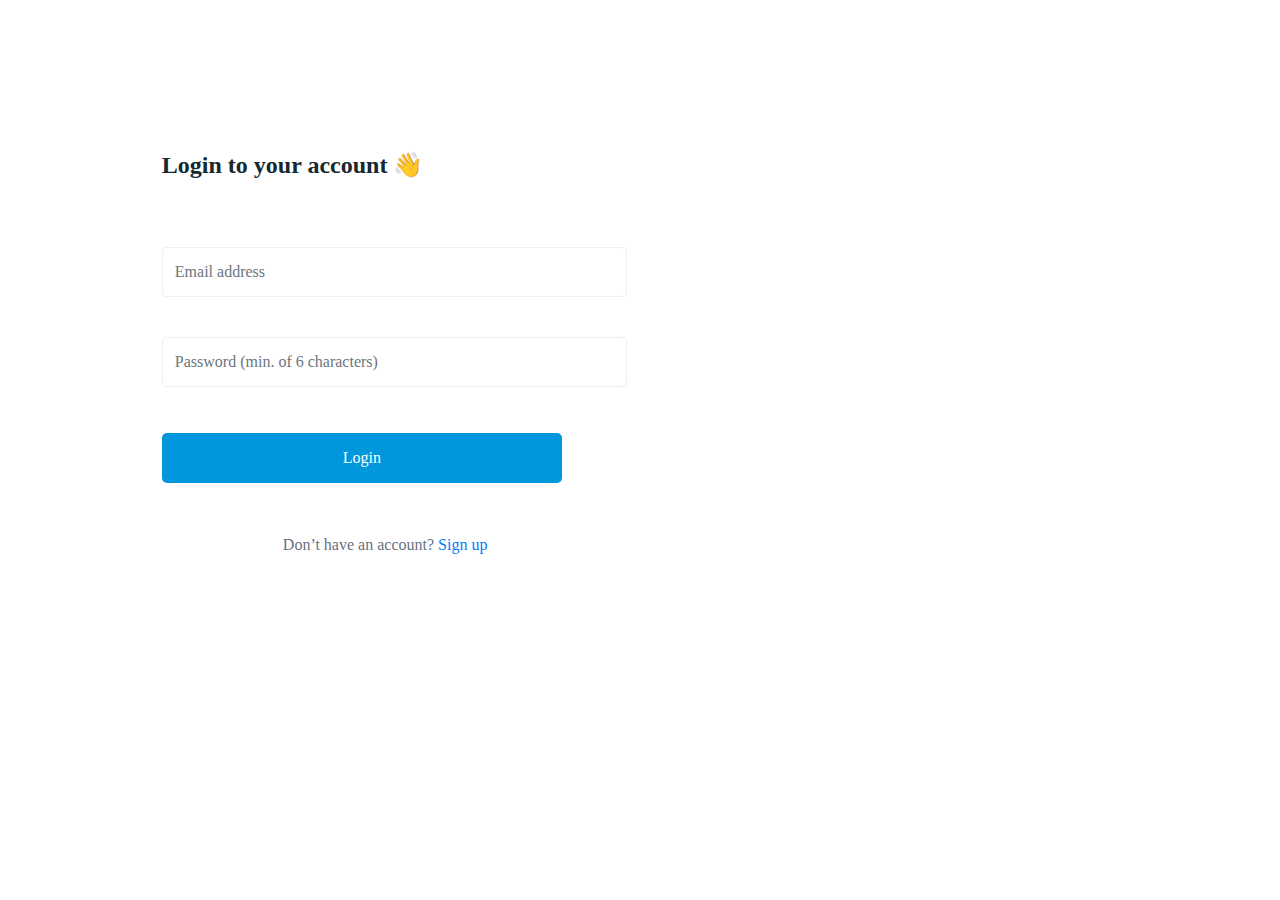
==== commit e6d6c00e: "updated" ====
--- a/index.html
+++ b/index.html
@@ -4,239 +4,144 @@
     <meta charset="UTF-8" />
     <meta http-equiv="X-UA-Compatible" content="IE=edge" />
     <meta name="viewport" content="width=device-width, initial-scale=1.0" />
-    <link rel="stylesheet" href="./style.css" />
-    <link href="https://fonts.cdnfonts.com/css/euclid-circular-b?styles=100047,100042,100044,100043" rel="stylesheet" />
-    <title>Relief Admin</title>
+    <link
+      rel="stylesheet"
+      href="https://cdn.jsdelivr.net/npm/bootstrap@4.3.1/dist/css/bootstrap.min.css"
+      integrity="sha384-ggOyR0iXCbMQv3Xipma34MD+dH/1fQ784/j6cY/iJTQUOhcWr7x9JvoRxT2MZw1T"
+      crossorigin="anonymous"
+    />
+    <style>
+      @font-face {
+        font-family: Euclid_Circular_B;
+        src: url(register/image/font/euclid-circular-b-cufonfonts/Euclid\ Circular\ B\ Regular.ttf);
+      }
+      body {
+        font-family: Euclid_Circular_B;
+      }
+      #right_side {
+        background-image: url("register/image/rightlogo.png");
+        background-size: 100% 100%;
+        background-repeat: no-repeat;
+        position: absolute;
+        height: 100%;
+        margin-left: 60%;
+      }
+
+      #login {
+        margin-top: 20%;
+        margin-left: 20%;
+      }
+      #login form {
+        margin-top: 64px;
+      }
+      #login input {
+        margin-top: 40px;
+        border: 1px solid #ecf0f3;
+        border-radius: 4px;
+        width: 465px;
+        height: 50px;
+      }
+      #login p {
+        margin-left: 121px;
+      }
+      .button {
+        margin-top: 52px;
+        background-color: #0097dc;
+        color: #ffffff;
+        width: 467px;
+        height: 55px;
+        border: none;
+        border-radius: 4px;
+        margin-left: 0px;
+        text-align: center;
+        text-decoration: none;
+      }
+      @media only screen and (max-width: 600px) {
+        #login input {
+          margin-top: 0px;
+          width: 400px;
+        }
+      }
+      @media only screen and (max-width: 600px) {
+        #login {
+          margin-left: 0px;
+          margin-right: 10px;
+        }
+      }
+      @media only screen and (max-width: 600px) {
+        #login button {
+          width: 200px;
+        }
+      }
+
+      @media only screen and (max-width: 600px) {
+        #login p {
+          margin-left: 0;
+          font-size: 14px;
+        }
+      }
+      @media only screen and (max-width: 600px) {
+        #right_side {
+          display: none;
+        }
+      }
+    </style>
+    <title>Login</title>
   </head>
   <body>
-    <div class="dashboard">
-      <!-- side bar -->
-      <div class="side-bar">
-        <div class="side-bar-profile">
-          <div class="profile-bar">
-            <img style="width: 31px; height: 31px" src="https://img.icons8.com/ios-glyphs/30/94a2ab/xbox-y.png" />
+    <div class="row">
+      <div class="col-sm-7">
+        <div class="container" id="login">
+          <p style="font-weight: 700; text-align: left; margin-left: 0px; color: #162930; font-size: 24px">Login to your account 👋</p>
 
-            <h2 style="font-family: 'Euclid Circular B'; font-style: normal; font-weight: 700; font-size: 12px; color: black; padding-left: 6px">
-              Yemi Tinubu
-            </h2>
-            <svg style="padding-left: 45px" width="10" height="6" viewBox="0 0 10 6" fill="none" xmlns="http://www.w3.org/2000/svg">
-              <path d="M8.75 1.5L5 5.25L1.25 1.5" stroke="#94A2AB" stroke-width="1.5" stroke-linecap="round" stroke-linejoin="round" />
-            </svg>
-          </div>
-        </div>
-        <div class="side-bar-details">
-          <a class="side-bar-link" href="./transaction.html">
-            <span class="side-bar-icon">
-              <svg width="18" height="19" viewBox="0 0 18 19" fill="none" xmlns="http://www.w3.org/2000/svg">
-                <path
-                  d="M11.2495 17.4994V12.9993C11.2495 12.8004 11.1704 12.6096 11.0298 12.469C10.8891 12.3283 10.6984 12.2493 10.4995 12.2493H7.49945C7.30054 12.2493 7.10977 12.3283 6.96912 12.469C6.82847 12.6096 6.74945 12.8004 6.74945 12.9993V17.4994C6.74945 17.6983 6.67045 17.889 6.52981 18.0297C6.38918 18.1703 6.19844 18.2494 5.99954 18.2494L1.50009 18.25C1.40159 18.25 1.30406 18.2306 1.21305 18.1929C1.12205 18.1552 1.03936 18.1 0.969703 18.0304C0.900049 17.9607 0.844796 17.878 0.807099 17.787C0.769402 17.696 0.75 17.5985 0.75 17.5V8.83183C0.75 8.72734 0.771834 8.624 0.814101 8.52844C0.856369 8.43288 0.918138 8.34721 0.995448 8.27691L8.49493 1.45803C8.63299 1.3325 8.81287 1.26295 8.99946 1.26294C9.18605 1.26293 9.36594 1.33248 9.504 1.45799L17.0045 8.27691C17.0818 8.3472 17.1436 8.43288 17.1859 8.52845C17.2282 8.62401 17.25 8.72736 17.25 8.83186V17.5C17.25 17.5985 17.2306 17.696 17.1929 17.787C17.1552 17.878 17.1 17.9607 17.0303 18.0304C16.9606 18.1 16.878 18.1552 16.7869 18.1929C16.6959 18.2306 16.5984 18.25 16.4999 18.25L11.9994 18.2494C11.8005 18.2494 11.6097 18.1703 11.4691 18.0297C11.3285 17.889 11.2494 17.6983 11.2495 17.4994V17.4994Z"
-                  stroke="#68717F"
-                  stroke-width="1.2"
-                  stroke-linecap="round"
-                  stroke-linejoin="round"
-                />
-              </svg>
-            </span>
-            All Transactions
-          </a>
+          <form>
+            <div class="form-group">
+              <input type="email" class="form-control" id="email" aria-describedby="email" placeholder="Email address" />
+            </div>
+            <div class="form-group">
+              <input type="password" class="form-control" id="password" placeholder="Password (min. of 6 characters)" />
+            </div>
 
-          <a class="side-bar-link" href="/settlement.html">
-            <span class="side-bar-icon">
-              <svg width="24" height="24" viewBox="0 0 24 24" fill="none" xmlns="http://www.w3.org/2000/svg">
-                <path
-                  d="M15.5939 0L10.6738 3.9381L11.1725 4.27863L15.5498 0.774887L22.9744 6.01921L18.7158 9.42787L18.9232 9.56946V10.0015L22.2588 7.33156L22.9589 7.82611L18.9232 11.0563V11.796L22.1935 9.17833L22.9589 9.71906L18.9232 12.9493V13.689L22.1935 11.0713L22.9589 11.612L18.9232 14.8422V15.5819L23.9847 11.5305L22.7284 10.6432L23.9846 9.63767L22.7284 8.75028L23.9846 7.74471L22.7936 6.90345L24 5.93775L15.5938 0H15.5939ZM17.1658 2.82294C16.1013 3.48898 14.6835 3.60167 13.6852 3.09949L11.7336 4.66157L18.1547 9.04488L20.0057 7.56337C19.2765 6.84559 19.3373 5.77459 20.1545 4.93414L17.1658 2.82294H17.1658ZM10.5582 5.15397L6.98147 8.06234L13.8431 12.988L13.9104 12.9344C14.0369 12.8328 14.2155 12.6889 14.4286 12.5171C14.8547 12.1737 15.4185 11.7183 15.9807 11.264C16.7904 10.6097 17.2076 10.2722 17.5956 9.95832L10.5582 5.15397ZM16.4006 5.22779C16.4007 5.22779 16.4007 5.22779 16.4008 5.22779C16.5626 5.22903 16.711 5.27228 16.8218 5.35052C16.8862 5.39605 16.9362 5.45221 16.9689 5.5158C17.0016 5.57939 17.0163 5.64916 17.0123 5.72113C17.0082 5.79309 16.9854 5.86584 16.9451 5.93522C16.9049 6.00459 16.848 6.06924 16.7777 6.12547C16.7075 6.18169 16.6252 6.2284 16.5357 6.26292C16.4461 6.29744 16.351 6.3191 16.2557 6.32665C16.1605 6.33421 16.067 6.32752 15.9805 6.30697C15.8941 6.28641 15.8164 6.2524 15.7519 6.20686C15.6218 6.11491 15.5533 5.98161 15.5615 5.83631C15.5698 5.691 15.6541 5.54558 15.796 5.43204C15.8765 5.36754 15.9727 5.31567 16.0774 5.28031C16.1821 5.24494 16.2926 5.22699 16.4006 5.22779V5.22779ZM5.34876 8.20058L0.0154325 12.4694L1.20637 13.3106L0 14.2763L1.25626 15.1637L0 16.1693L1.25626 17.0566L0 18.0622L8.40617 24L13.4814 19.9375V19.198L8.45024 23.225L1.02573 17.9807L1.74701 17.4033L8.40617 22.107L13.4814 18.0446V17.3051L8.45024 21.3322L1.02573 16.0878L1.74701 15.5104L8.40617 20.2141L13.4814 16.1517V15.4122L8.45024 19.4393L1.02573 14.1949L1.69717 13.6573L8.4217 18.4072L13.4814 14.3572V14.0385L13.2041 13.8395L8.46557 17.6322L1.04127 12.3879L5.83597 8.55014L5.34871 8.20039L5.34876 8.20058ZM6.384 8.94386L4.00993 10.844C4.73905 11.5617 4.67833 12.6327 3.86107 13.4732L6.84981 15.5844C7.91425 14.9183 9.33202 14.8057 10.3303 15.3078L12.6561 13.4462L6.3839 8.9438L6.384 8.94386ZM18.0124 10.9749C17.6054 11.3041 17.2464 11.5947 16.4761 12.2172C15.9586 12.6355 15.441 13.0534 14.9232 13.4711C14.7098 13.643 14.5308 13.7872 14.4031 13.8895C14.3986 13.8933 14.3967 13.8946 14.3923 13.8982V19.3197L18.0124 16.2855V10.9749H18.0124ZM7.84261 12.0779C8.00444 12.0791 8.15281 12.1224 8.26358 12.2007C8.39376 12.2927 8.46226 12.426 8.454 12.5713C8.44575 12.7166 8.36142 12.862 8.21956 12.9755C8.07771 13.0891 7.88997 13.1614 7.69763 13.1767C7.5053 13.1919 7.32412 13.1489 7.19393 13.0569C7.06375 12.965 6.99526 12.8317 7.00351 12.6864C7.01177 12.5411 7.0961 12.3956 7.23795 12.2821C7.31851 12.2176 7.41474 12.1658 7.51944 12.1304C7.62414 12.0951 7.73461 12.0771 7.84261 12.0779V12.0779Z"
-                  fill="#68717F"
-                />
-              </svg>
-            </span>
-            Settlement
-          </a>
-          <a class="side-bar-link" href="/users.html">
-            <span class="side-bar-icon">
-              <svg width="24" height="24" viewBox="0 0 24 24" fill="none" xmlns="http://www.w3.org/2000/svg">
-                <path d="M7.125 9.75H16.875" stroke="#A8B0C0" stroke-width="1.2" stroke-linecap="round" stroke-linejoin="round" />
-                <path d="M7.125 12.75H16.875" stroke="#A8B0C0" stroke-width="1.2" stroke-linecap="round" stroke-linejoin="round" />
-                <path
-                  d="M3 19.5V5.25C3 5.05109 3.07902 4.86032 3.21967 4.71967C3.36032 4.57902 3.55109 4.5 3.75 4.5H20.25C20.4489 4.5 20.6397 4.57902 20.7803 4.71967C20.921 4.86032 21 5.05109 21 5.25V19.5L18 18L15 19.5L12 18L9 19.5L6 18L3 19.5Z"
-                  stroke="#A8B0C0"
-                  stroke-width="1.2"
-                  stroke-linecap="round"
-                  stroke-linejoin="round"
-                />
-              </svg>
-            </span>
-            Users
-          </a>
-          <a class="side-bar-link" href="/">
-            <span class="side-bar-icon">
-              <svg width="24" height="24" viewBox="0 0 24 24" fill="none" xmlns="http://www.w3.org/2000/svg">
-                <path d="M12 6.75V8.25" stroke="#68717F" stroke-width="1.5" stroke-linecap="round" stroke-linejoin="round" />
-                <path d="M12 15.75V17.25" stroke="#68717F" stroke-width="1.5" stroke-linecap="round" stroke-linejoin="round" />
-                <path
-                  d="M12 21C16.9706 21 21 16.9706 21 12C21 7.02944 16.9706 3 12 3C7.02944 3 3 7.02944 3 12C3 16.9706 7.02944 21 12 21Z"
-                  stroke="#68717F"
-                  stroke-width="1.5"
-                  stroke-linecap="round"
-                  stroke-linejoin="round"
-                />
-                <path
-                  d="M9.75 15.75H13.125C13.6223 15.75 14.0992 15.5525 14.4508 15.2008C14.8025 14.8492 15 14.3723 15 13.875C15 13.3777 14.8025 12.9008 14.4508 12.5492C14.0992 12.1975 13.6223 12 13.125 12H10.875C10.3777 12 9.90081 11.8025 9.54917 11.4508C9.19754 11.0992 9 10.6223 9 10.125C9 9.62772 9.19754 9.15081 9.54917 8.79917C9.90081 8.44754 10.3777 8.25 10.875 8.25H14.25"
-                  stroke="#68717F"
-                  stroke-width="1.5"
-                  stroke-linecap="round"
-                  stroke-linejoin="round"
-                />
-              </svg>
-            </span>
-            Loan
-          </a>
-          <a class="side-bar-link" href="/dispute.html">
-            <span class="side-bar-icon">
-              <svg width="24" height="24" viewBox="0 0 24 24" fill="none" xmlns="http://www.w3.org/2000/svg">
-                <path
-                  d="M6.71096 13.5L3.00006 16.5V4.5C3.00006 4.30109 3.07908 4.11032 3.21973 3.96967C3.36038 3.82902 3.55115 3.75 3.75006 3.75H15.7501C15.949 3.75 16.1397 3.82902 16.2804 3.96967C16.421 4.11032 16.5001 4.30109 16.5001 4.5V12.75C16.5001 12.9489 16.421 13.1397 16.2804 13.2803C16.1397 13.421 15.949 13.5 15.7501 13.5H6.71096Z"
-                  stroke="#A8B0C0"
-                  stroke-width="1.5"
-                  stroke-linecap="round"
-                  stroke-linejoin="round"
-                />
-                <path
-                  d="M7.50006 13.5V17.25C7.50006 17.4489 7.57908 17.6397 7.71973 17.7803C7.86038 17.921 8.05115 18 8.25006 18H17.2892L21.0001 21V9C21.0001 8.80109 20.921 8.61032 20.7804 8.46967C20.6397 8.32902 20.449 8.25 20.2501 8.25H16.5001"
-                  stroke="#A8B0C0"
-                  stroke-width="1.5"
-                  stroke-linecap="round"
-                  stroke-linejoin="round"
-                />
-              </svg>
-            </span>
-            Dispute
-          </a>
-          <a class="side-bar-link" href="/">
-            <span class="side-bar-icon">
-              <svg width="24" height="24" viewBox="0 0 24 24" fill="none" xmlns="http://www.w3.org/2000/svg">
-                <path
-                  d="M18.75 6.75C19.5784 6.75 20.25 6.07843 20.25 5.25C20.25 4.42157 19.5784 3.75 18.75 3.75C17.9216 3.75 17.25 4.42157 17.25 5.25C17.25 6.07843 17.9216 6.75 18.75 6.75Z"
-                  stroke="#94A2AB"
-                  stroke-width="1.2"
-                  stroke-linecap="round"
-                  stroke-linejoin="round"
-                />
-                <path d="M18.75 3.75V2.625" stroke="#94A2AB" stroke-width="1.2" stroke-linecap="round" stroke-linejoin="round" />
-                <path d="M17.451 4.5L16.4767 3.9375" stroke="#94A2AB" stroke-width="1.2" stroke-linecap="round" stroke-linejoin="round" />
-                <path d="M17.451 6L16.4767 6.5625" stroke="#94A2AB" stroke-width="1.2" stroke-linecap="round" stroke-linejoin="round" />
-                <path d="M18.75 6.75V7.875" stroke="#94A2AB" stroke-width="1.2" stroke-linecap="round" stroke-linejoin="round" />
-                <path d="M20.049 6L21.0233 6.5625" stroke="#94A2AB" stroke-width="1.2" stroke-linecap="round" stroke-linejoin="round" />
-                <path d="M20.049 4.5L21.0233 3.9375" stroke="#94A2AB" stroke-width="1.2" stroke-linecap="round" stroke-linejoin="round" />
-                <path
-                  d="M2.90521 20.2491C3.8273 18.6531 5.15316 17.3278 6.7496 16.4064C8.34605 15.485 10.1568 15 12.0001 15C13.8434 15 15.6541 15.4851 17.2506 16.4065C18.847 17.3279 20.1728 18.6533 21.0949 20.2493"
-                  stroke="#94A2AB"
-                  stroke-width="1.2"
-                  stroke-linecap="round"
-                  stroke-linejoin="round"
-                />
-                <path
-                  d="M17.4963 11.4103C17.0474 12.4318 16.3224 13.3078 15.4029 13.9399C14.4834 14.572 13.4059 14.935 12.2913 14.9882C11.1768 15.0414 10.0696 14.7826 9.09406 14.2409C8.11857 13.6993 7.31351 12.8962 6.7694 11.9221C6.2253 10.948 5.96374 9.84137 6.01411 8.72672C6.06449 7.61207 6.42481 6.53357 7.05457 5.61249C7.68432 4.69141 8.55854 3.96426 9.57892 3.51282C10.5993 3.06137 11.7254 2.90353 12.8306 3.05703"
-                  stroke="#94A2AB"
-                  stroke-width="1.2"
-                  stroke-linecap="round"
-                  stroke-linejoin="round"
-                />
-              </svg>
-            </span>
-            Accounts
-          </a>
-          <a class="side-bar-link" href="/terminal.html">
-            <span class="side-bar-icon">
-              <svg width="19" height="25" viewBox="0 0 19 25" fill="none" xmlns="http://www.w3.org/2000/svg">
-                <path
-                  d="M3.125 5.46875C3.125 5.26155 3.20731 5.06284 3.35382 4.91632C3.50034 4.76981 3.69905 4.6875 3.90625 4.6875H11.7188C11.926 4.6875 12.1247 4.76981 12.2712 4.91632C12.4177 5.06284 12.5 5.26155 12.5 5.46875C12.5 5.67595 12.4177 5.87466 12.2712 6.02118C12.1247 6.16769 11.926 6.25 11.7188 6.25H3.90625C3.69905 6.25 3.50034 6.16769 3.35382 6.02118C3.20731 5.87466 3.125 5.67595 3.125 5.46875ZM3.125 8.59375C3.125 8.38655 3.20731 8.18784 3.35382 8.04132C3.50034 7.89481 3.69905 7.8125 3.90625 7.8125H14.8438C15.051 7.8125 15.2497 7.89481 15.3962 8.04132C15.5427 8.18784 15.625 8.38655 15.625 8.59375V21.0938C15.625 21.301 15.5427 21.4997 15.3962 21.6462C15.2497 21.7927 15.051 21.875 14.8438 21.875H3.90625C3.69905 21.875 3.50034 21.7927 3.35382 21.6462C3.20731 21.4997 3.125 21.301 3.125 21.0938V8.59375Z"
-                  fill="#94A2AB"
-                />
-                <path
-                  d="M0 3.125C0 2.2962 0.32924 1.50134 0.915291 0.915291C1.50134 0.32924 2.2962 0 3.125 0L15.625 0C16.4538 0 17.2487 0.32924 17.8347 0.915291C18.4208 1.50134 18.75 2.2962 18.75 3.125V21.875C18.75 22.7038 18.4208 23.4987 17.8347 24.0847C17.2487 24.6708 16.4538 25 15.625 25H3.125C2.2962 25 1.50134 24.6708 0.915291 24.0847C0.32924 23.4987 0 22.7038 0 21.875V3.125ZM15.625 1.5625H3.125C2.7106 1.5625 2.31317 1.72712 2.02015 2.02015C1.72712 2.31317 1.5625 2.7106 1.5625 3.125V21.875C1.5625 22.2894 1.72712 22.6868 2.02015 22.9799C2.31317 23.2729 2.7106 23.4375 3.125 23.4375H15.625C16.0394 23.4375 16.4368 23.2729 16.7299 22.9799C17.0229 22.6868 17.1875 22.2894 17.1875 21.875V3.125C17.1875 2.7106 17.0229 2.31317 16.7299 2.02015C16.4368 1.72712 16.0394 1.5625 15.625 1.5625Z"
-                  fill="#94A2AB"
-                />
-              </svg>
-            </span>
-            Terminal
-          </a>
-          <div class="side-bar-logout">
-            <a class="side-bar-link" href="/">
-              <span class="side-bar-icon">
-                <svg width="22" height="22" viewBox="0 0 22 22" fill="none" xmlns="http://www.w3.org/2000/svg">
-                  <path
-                    d="M21.262 8.77497C21.2394 8.67072 21.1947 8.57251 21.1311 8.48688C21.0675 8.40124 20.9863 8.33017 20.8931 8.27839L18.6641 7.04101C18.5407 6.80187 18.4059 6.56791 18.261 6.34155L18.3039 3.79038C18.3057 3.68368 18.2847 3.57782 18.2423 3.47988C18.1999 3.38194 18.1371 3.29417 18.0581 3.22244C16.9484 2.21309 15.6338 1.45528 14.2041 1.00082C14.1025 0.968307 13.9952 0.95784 13.8892 0.970114C13.7832 0.982389 13.6811 1.01712 13.5896 1.072L11.4035 2.38372C11.1346 2.3709 10.8645 2.37068 10.5962 2.38308L8.4083 1.07026C8.31678 1.01536 8.2146 0.980619 8.10858 0.968352C8.00257 0.956085 7.89516 0.966576 7.79352 0.999124C6.36454 1.45559 5.05095 2.21518 3.94254 3.22601C3.86357 3.29774 3.80082 3.3855 3.75847 3.48341C3.71612 3.58133 3.69515 3.68715 3.69695 3.79382L3.73984 6.34287C3.59445 6.56924 3.45918 6.80306 3.33563 7.0417L1.10477 8.28013C1.01146 8.33193 0.930289 8.40304 0.866663 8.48871C0.803037 8.57439 0.758426 8.67265 0.73581 8.77695C0.416556 10.2427 0.417587 11.7601 0.738832 13.2254C0.761483 13.3297 0.80611 13.4279 0.869734 13.5135C0.933358 13.5992 1.01452 13.6703 1.10779 13.722L3.33678 14.9594C3.46015 15.1985 3.59496 15.4325 3.73988 15.6589L3.69695 18.21C3.69515 18.3167 3.71615 18.4226 3.75853 18.5205C3.80091 18.6185 3.86371 18.7062 3.94272 18.778C5.05248 19.7873 6.3671 20.5451 7.79672 20.9996C7.89832 21.0321 8.00568 21.0426 8.11165 21.0303C8.21762 21.018 8.31974 20.9833 8.41122 20.9284L10.5973 19.6167C10.8662 19.6295 11.1363 19.6297 11.4046 19.6173L13.5926 20.9302C13.6841 20.9851 13.7863 21.0198 13.8923 21.0321C13.9983 21.0443 14.1057 21.0338 14.2073 21.0013C15.6363 20.5448 16.9499 19.7852 18.0583 18.7744C18.1373 18.7027 18.2 18.6149 18.2424 18.517C18.2847 18.4191 18.3057 18.3133 18.3039 18.2066L18.261 15.6575C18.4064 15.4312 18.5417 15.1974 18.6652 14.9587L20.8961 13.7203C20.9894 13.6685 21.0706 13.5974 21.1342 13.5117C21.1978 13.426 21.2424 13.3278 21.265 13.2235C21.5843 11.7577 21.5833 10.2403 21.262 8.77497ZM15.1254 11.0002C15.1254 11.8161 14.8835 12.6136 14.4302 13.2919C13.977 13.9703 13.3327 14.499 12.579 14.8112C11.8253 15.1234 10.9959 15.2051 10.1957 15.046C9.39551 14.8868 8.66051 14.4939 8.08361 13.917C7.50672 13.3401 7.11385 12.6051 6.95469 11.805C6.79553 11.0048 6.87722 10.1754 7.18943 9.42164C7.50164 8.6679 8.03035 8.02366 8.7087 7.5704C9.38705 7.11714 10.1846 6.87521 11.0004 6.87521C12.0941 6.87645 13.1426 7.31144 13.9159 8.08476C14.6892 8.85808 15.1242 9.90657 15.1254 11.0002Z"
-                    fill="#A8B0C0"
-                  />
-                </svg>
-              </span>
-              Logout
-            </a>
-          </div>
+            <button
+              onclick="myFunc()"
+              type="button"
+              class="btn btn-primary"
+              style="
+                width: 400px;
+                margin-bottom: 50px;
+                height: 50px;
+                border: none;
+                color: white;
+                background-color: #0097dc;
+                border-radius: 5px;
+                margin-top: 30px;
+              "
+            >
+              Login
+            </button>
+            <p style="color: #68717f">
+              Don’t have an account?<span style="color: #0097dc"> <a href="split.html">Sign up</a></span>
+            </p>
+          </form>
         </div>
       </div>
-      <!-- main-dashboard-container -->
-      <div class="main-dashboard-container">
-        <h2 style="font-style: normal; font-weight: 500; font-size: 16px; color: #68717f">Recent transaction</h2>
-        <div class="main-dashboard-icon-text">
-          <svg width="120" height="120" viewBox="0 0 120 120" fill="none" xmlns="http://www.w3.org/2000/svg">
-            <path
-              d="M60 120C93.1371 120 120 93.1371 120 60C120 26.8629 93.1371 0 60 0C26.8629 0 0 26.8629 0 60C0 93.1371 26.8629 120 60 120Z"
-              fill="#12366C"
-              fill-opacity="0.08"
-            />
-            <path
-              d="M75.3359 48.348C78.0717 48.804 80.754 49.5378 83.3409 50.538C87.6486 52.0292 91.6958 54.1868 95.3349 56.932C98.9016 59.5516 101.531 63.249 102.835 67.4779C103.205 68.6573 103.32 69.9017 103.174 71.129C103.034 71.7917 102.756 72.4174 102.358 72.9655C101.96 73.5135 101.451 73.9715 100.864 74.3099C98.5723 75.8138 96.0144 76.8661 93.3279 77.41C89.1257 78.4914 84.8463 79.2473 80.5279 79.671C76.0489 80.161 71.5659 80.405 67.0689 80.629C63.3969 80.8124 59.7303 80.8546 56.0689 80.756C51.2289 80.629 46.3869 80.4561 41.5599 79.9061C36.6655 79.4679 31.8089 78.6778 27.0279 77.5421C24.5285 77.036 22.1296 76.121 19.9279 74.8341C16.0589 72.2781 16.4499 71.158 17.1709 67.87C18.117 63.9026 20.3798 60.373 23.5899 57.8571C27.6459 54.5152 32.2887 51.9579 37.2809 50.316C39.2429 49.64 41.2699 49.15 43.2669 48.576C43.7269 49.058 43.5829 49.6669 43.5849 50.2279C43.5969 55.2449 43.6199 60.2639 43.5709 65.2799C43.5252 65.8177 43.6181 66.3582 43.8406 66.85C44.0631 67.3417 44.4078 67.7683 44.8419 68.089C45.6809 68.712 46.3879 69.4889 47.2169 70.1229C47.4628 70.3445 47.7792 70.4719 48.11 70.4823C48.4408 70.4927 48.7646 70.3857 49.0239 70.1801C50.1549 69.4401 51.3239 68.757 52.4599 68.024C52.8094 67.7503 53.2362 67.5933 53.6798 67.5753C54.1234 67.5574 54.5614 67.6793 54.9319 67.924C56.1949 68.6709 57.5179 69.3181 58.7699 70.0841C59.0973 70.3259 59.4967 70.45 59.9035 70.4364C60.3102 70.4228 60.7005 70.2721 61.0109 70.0089C62.1009 69.2089 63.2749 68.5301 64.4109 67.8041C64.6748 67.6102 64.9925 67.5032 65.3199 67.4982C65.6473 67.4932 65.9682 67.5903 66.2379 67.776C67.5379 68.533 68.8029 69.356 70.1039 70.119C70.2452 70.2356 70.4094 70.3212 70.5858 70.3702C70.7623 70.4193 70.9472 70.4305 71.1284 70.4034C71.3096 70.3764 71.483 70.3117 71.6374 70.2133C71.7919 70.1148 71.9239 69.9847 72.0249 69.8319C72.1249 69.7139 71.9969 69.8589 72.1049 69.7489C75.5189 66.2619 74.9519 67.6171 74.9869 62.9591C75.0179 58.6371 74.9869 54.3141 75.0009 49.9911C75.0199 49.4381 74.8759 48.829 75.3359 48.348Z"
-              fill="white"
-              stroke="#12366C"
-              stroke-opacity="0.05"
-              stroke-width="0.5"
-            />
-            <path
-              d="M75.337 48.344C75.337 54.093 75.314 59.8442 75.35 65.5891C75.3767 66.0482 75.2978 66.5071 75.1194 66.9309C74.9411 67.3548 74.6679 67.7322 74.321 68.034C73.463 68.811 72.639 69.6341 71.863 70.4891C71.7847 70.6073 71.6815 70.707 71.5605 70.781C71.4396 70.8551 71.3039 70.9016 71.163 70.9175C71.022 70.9334 70.8793 70.9183 70.7449 70.8731C70.6105 70.8279 70.4877 70.7539 70.385 70.656C68.923 69.728 67.396 68.9031 65.94 67.9671C65.772 67.82 65.5554 67.7405 65.3321 67.7442C65.1089 67.7479 64.895 67.8345 64.732 67.9871C63.465 68.8611 62.116 69.6191 60.876 70.5281C60.6159 70.7469 60.2893 70.8708 59.9496 70.8797C59.6098 70.8886 59.2771 70.7818 59.006 70.5769C57.506 69.7159 55.949 68.9371 54.468 68.0371C54.2546 67.8826 53.9967 67.8016 53.7333 67.8067C53.4699 67.8117 53.2153 67.9024 53.008 68.065C51.673 68.906 50.308 69.709 49.008 70.594C48.7863 70.8069 48.4917 70.9273 48.1844 70.9305C47.877 70.9336 47.58 70.8194 47.354 70.6111C46.093 69.6001 44.862 68.5589 43.7 67.4319C43.5238 67.2284 43.3951 66.9883 43.3234 66.7288C43.2516 66.4693 43.2384 66.1971 43.285 65.9319C43.285 60.1446 43.285 54.3577 43.285 48.5711C43.285 45.8711 43.243 43.171 43.3 40.471C43.3291 38.3993 43.8884 36.3696 44.9246 34.5755C45.9607 32.7813 47.4392 31.2825 49.219 30.222C52.4682 28.0082 56.3769 26.9722 60.296 27.2859C66.333 27.7699 71.417 30.0209 74.272 35.7959C74.9814 37.2106 75.3476 38.7725 75.341 40.355C75.323 43.025 75.334 45.687 75.337 48.344Z"
-              fill="white"
-              stroke="#12366C"
-              stroke-opacity="0.08"
-              stroke-width="0.5"
-            />
-            <path
-              d="M63.4639 56.0121C63.5238 57.2419 63.4756 58.4745 63.3199 59.6959C63.1197 60.7691 62.5199 61.7266 61.6415 62.3749C60.7631 63.0231 59.6714 63.3142 58.5869 63.1891C57.5432 63.0775 56.5745 62.5944 55.8571 61.8282C55.1398 61.062 54.7216 60.0637 54.6789 59.015C54.6259 58.015 54.6619 57.015 54.6569 56.015C54.8133 55.8713 54.9993 55.7636 55.2017 55.6993C55.4042 55.6351 55.6182 55.6158 55.8289 55.6429C57.9829 55.6163 60.1372 55.6163 62.2919 55.6429C62.5023 55.6155 62.7162 55.6344 62.9186 55.6981C63.1211 55.7618 63.3071 55.869 63.4639 56.0121Z"
-              fill="#F96259"
-              stroke="#707070"
-              stroke-width="0.5"
-            />
-            <path
-              d="M63.4659 56.0121H54.6589C54.0429 55.9951 53.4279 55.9901 52.8129 55.9601C52.6476 55.9683 52.4825 55.9412 52.3286 55.8805C52.1746 55.8198 52.0355 55.7271 51.9203 55.6083C51.8051 55.4895 51.7165 55.3475 51.6606 55.1918C51.6047 55.036 51.5826 54.8701 51.5959 54.7052C51.5699 53.8882 51.9469 53.34 52.8029 53.336C56.9649 53.316 61.1266 53.316 65.2879 53.336C65.464 53.322 65.6409 53.3487 65.8051 53.4137C65.9693 53.4787 66.1164 53.5805 66.2351 53.7113C66.3538 53.8421 66.4409 53.9981 66.4897 54.1678C66.5386 54.3375 66.5479 54.5162 66.5169 54.69C66.5294 54.8648 66.5034 55.0401 66.4409 55.2037C66.3784 55.3673 66.2808 55.5154 66.155 55.6373C66.0292 55.7592 65.8783 55.852 65.7127 55.9093C65.5472 55.9666 65.3712 55.9871 65.1969 55.9691C64.6179 55.9771 64.0409 55.9961 63.4659 56.0121Z"
-              fill="black"
-              fill-opacity="0.76"
-              stroke="#707070"
-              stroke-width="0.5"
-            />
-            <path
-              d="M54.6509 43.423C54.6542 43.8289 54.5773 44.2316 54.4247 44.6078C54.2721 44.9839 54.0467 45.326 53.7615 45.6149C53.4763 45.9037 53.1368 46.1335 52.7626 46.2909C52.3884 46.4483 51.9869 46.5303 51.5809 46.5321C51.1651 46.5352 50.7528 46.4552 50.3683 46.2968C49.9838 46.1383 49.6348 45.9045 49.3419 45.6093C49.049 45.314 48.8181 44.9633 48.6627 44.5775C48.5072 44.1918 48.4305 43.7787 48.4369 43.3629C48.4667 42.5441 48.8095 41.768 49.3947 41.1945C49.9798 40.6209 50.7627 40.2934 51.5819 40.2799C52.4012 40.3035 53.1793 40.6447 53.7519 41.2311C54.3245 41.8175 54.6468 42.6034 54.6509 43.423Z"
-              fill="black"
-              fill-opacity="0.76"
-              stroke="#707070"
-              stroke-width="0.5"
-            />
-            <path
-              d="M69.11 43.473C69.1127 43.879 69.0341 44.2814 68.8788 44.6564C68.7234 45.0314 68.4945 45.3713 68.2056 45.6564C67.9166 45.9415 67.5734 46.1659 67.1963 46.3161C66.8192 46.4663 66.4158 46.5392 66.01 46.5309C65.6038 46.5339 65.2011 46.4556 64.8258 46.3004C64.4504 46.1452 64.11 45.9163 63.8246 45.6273C63.5391 45.3384 63.3145 44.9953 63.1639 44.6181C63.0134 44.2408 62.94 43.8372 62.948 43.4311C62.9439 43.0152 63.023 42.6028 63.1806 42.2179C63.3383 41.8331 63.5713 41.4836 63.8658 41.1901C64.1604 40.8965 64.5107 40.6647 64.896 40.5084C65.2814 40.3522 65.6941 40.2745 66.11 40.2799C66.9294 40.3107 67.7038 40.6633 68.2653 41.2609C68.8268 41.8585 69.1303 42.6533 69.11 43.473Z"
-              fill="black"
-              fill-opacity="0.76"
-              stroke="#707070"
-              stroke-width="0.5"
-            />
-            <path
-              d="M60 93C72.1503 93 82 90.9853 82 88.5C82 86.0147 72.1503 84 60 84C47.8497 84 38 86.0147 38 88.5C38 90.9853 47.8497 93 60 93Z"
-              fill="#12366C"
-              fill-opacity="0.08"
-            />
-          </svg>
-          <h3 style="color: #2f2e2e; font-size: 16px; padding-top: 16px">No recent transaction</h3>
-          <h4 style="font-size: 14px; color: rgba(47, 46, 46, 0.6); padding-top: 6px">You have not made any recent transaction yet</h4>
-        </div>
-      </div>
+      <div class="col-sm-5" id="right_side"></div>
     </div>
-    <script src="/index.js"></script>
+
+    <script>
+      function myFunc() {
+        var email = document.getElementById("email").value;
+        var password = document.getElementById("password").value;
+
+        if (email === "admin@gmail.com" && password === "admin") {
+          window.location.href = "admin.html";
+        } else if (email === "user@gmail.com" && password === "user") {
+          window.location.href = "old_user_dashboard.html";
+        } else {
+          alert("Invalid information");
+          return;
+        }
+      }
+    </script>
   </body>
 </html>
